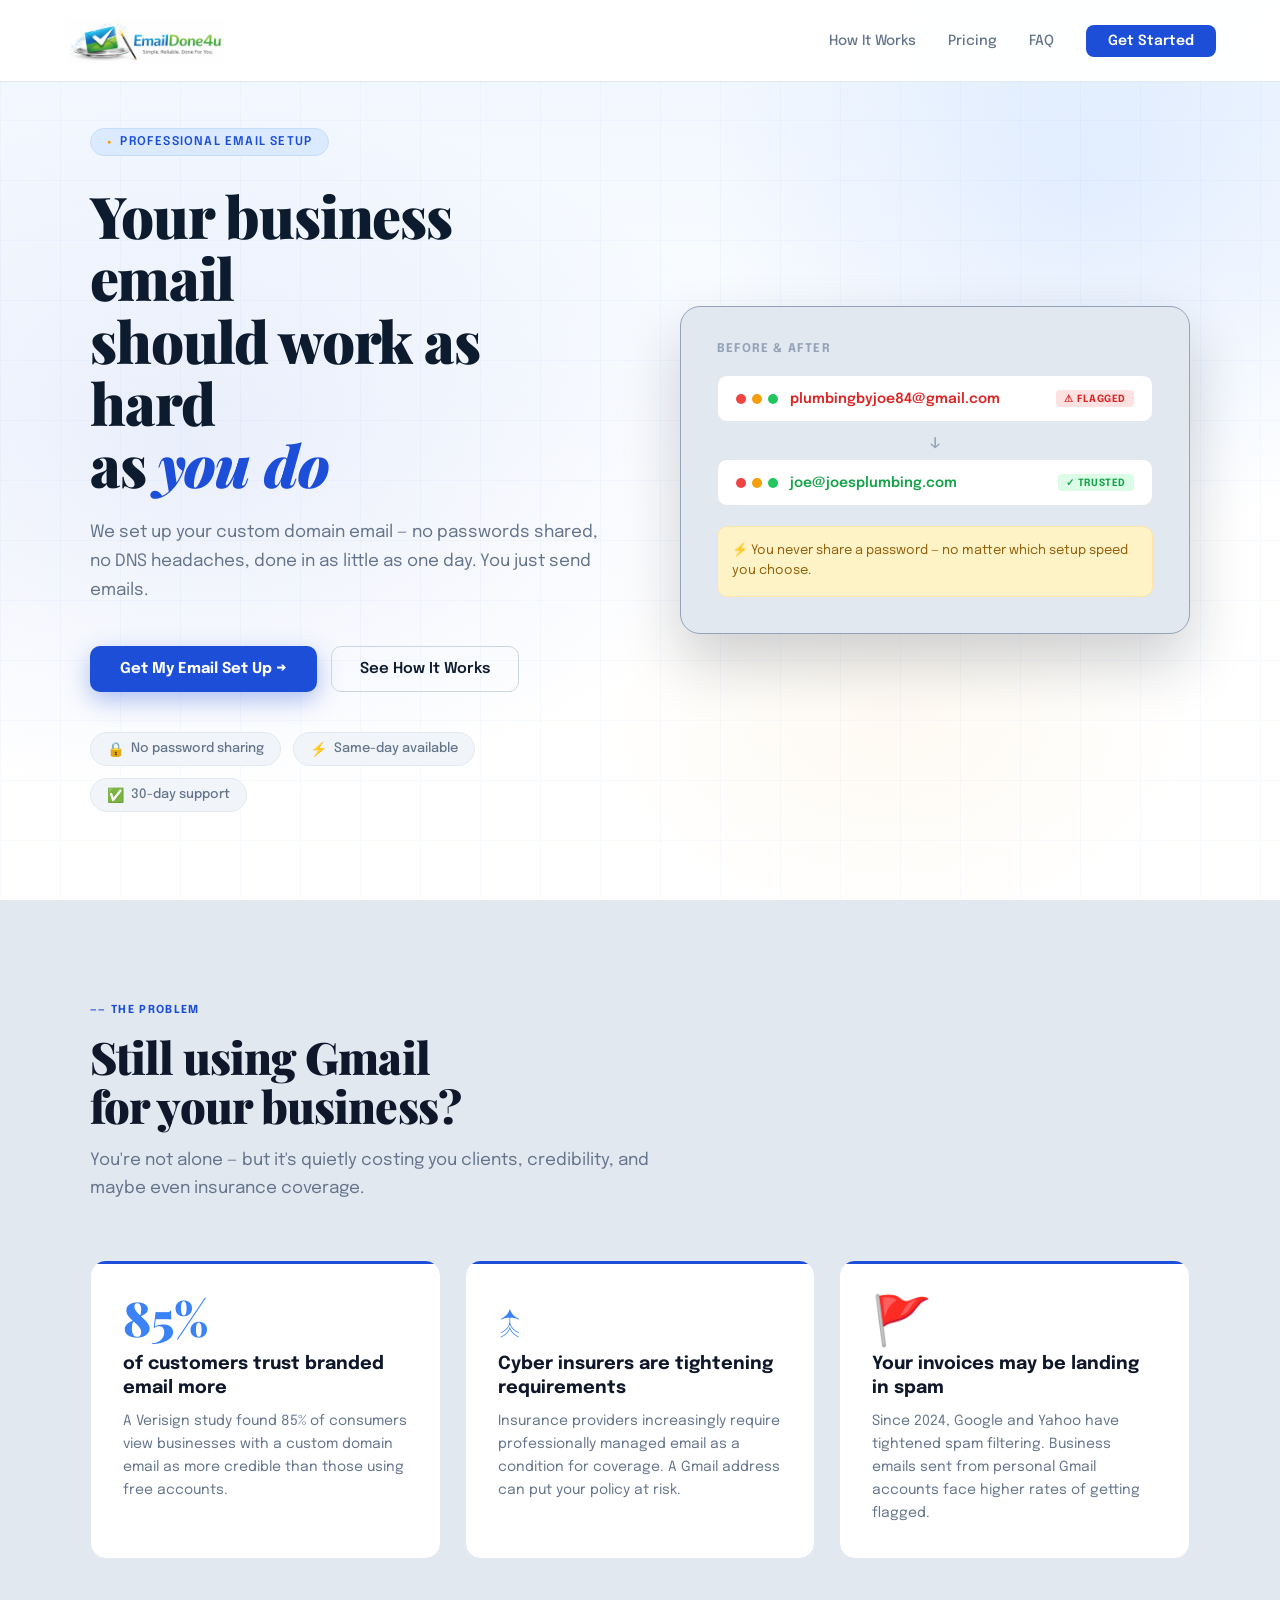
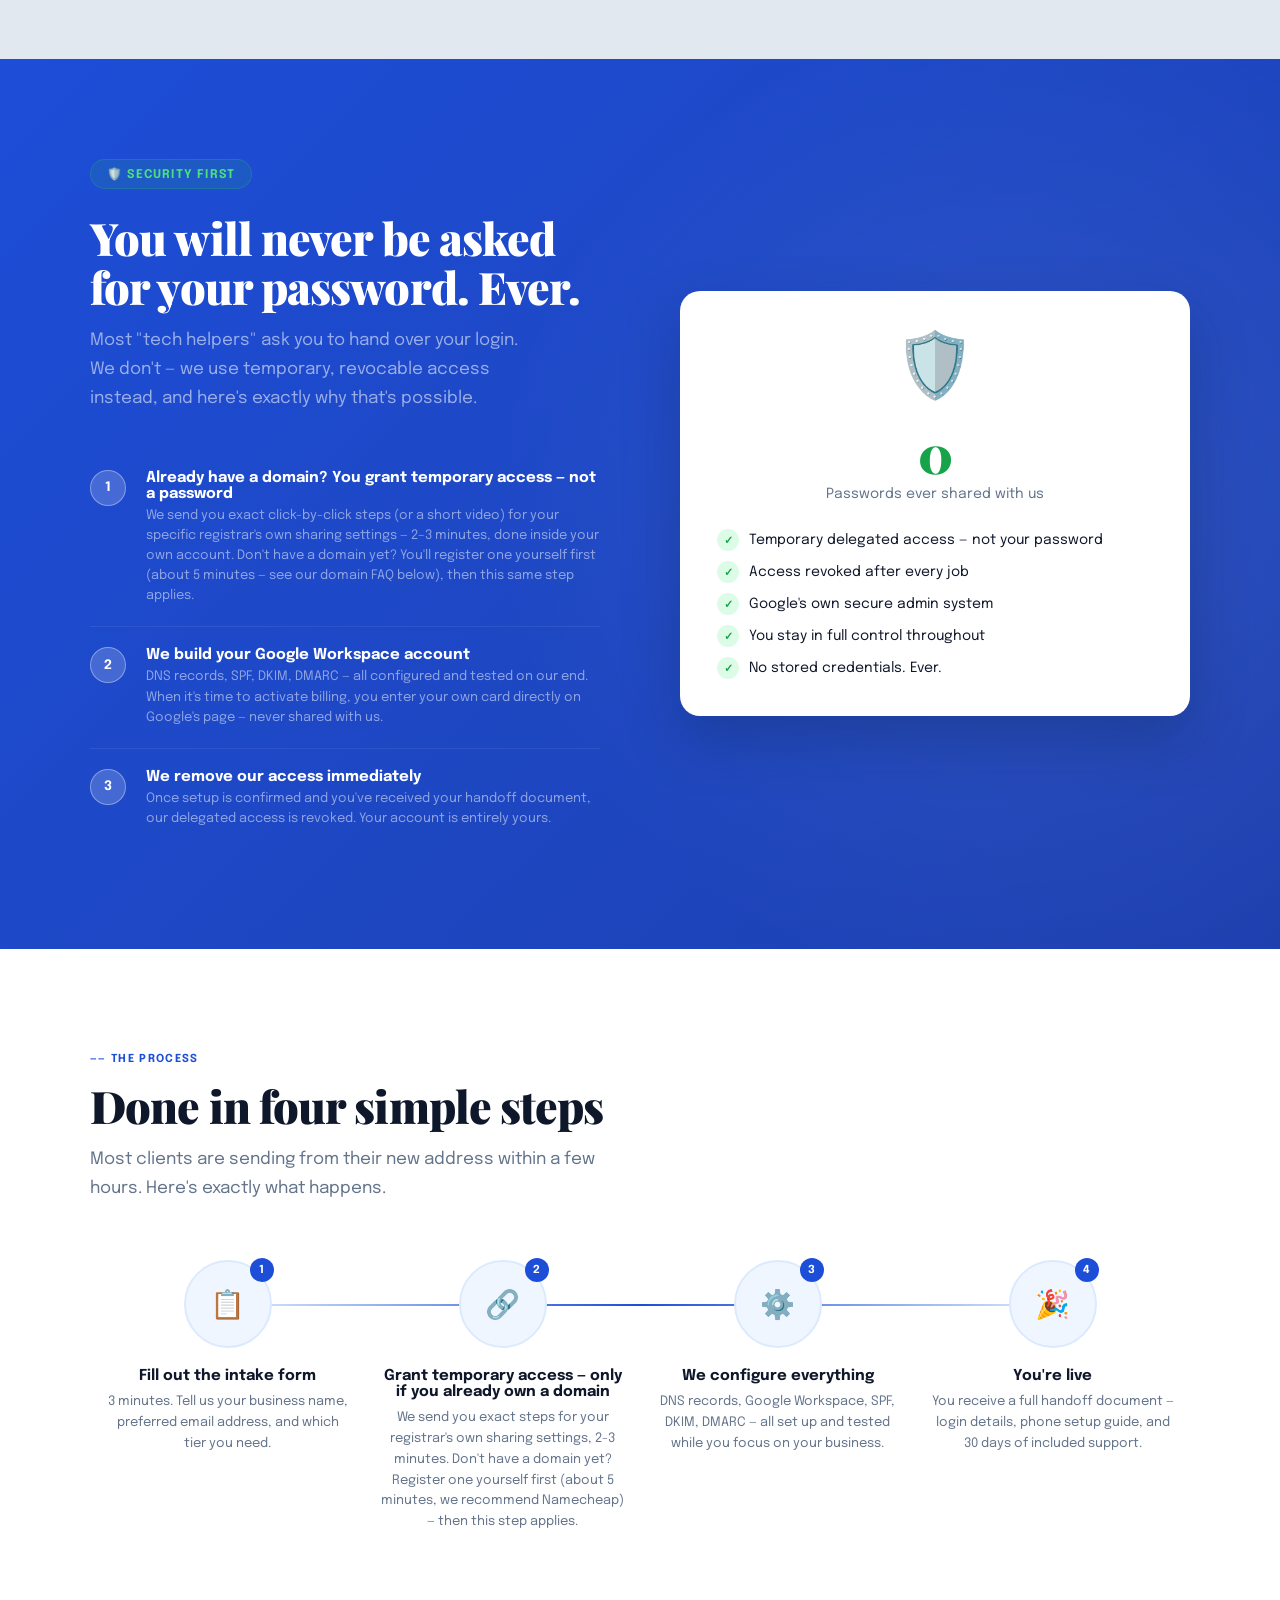
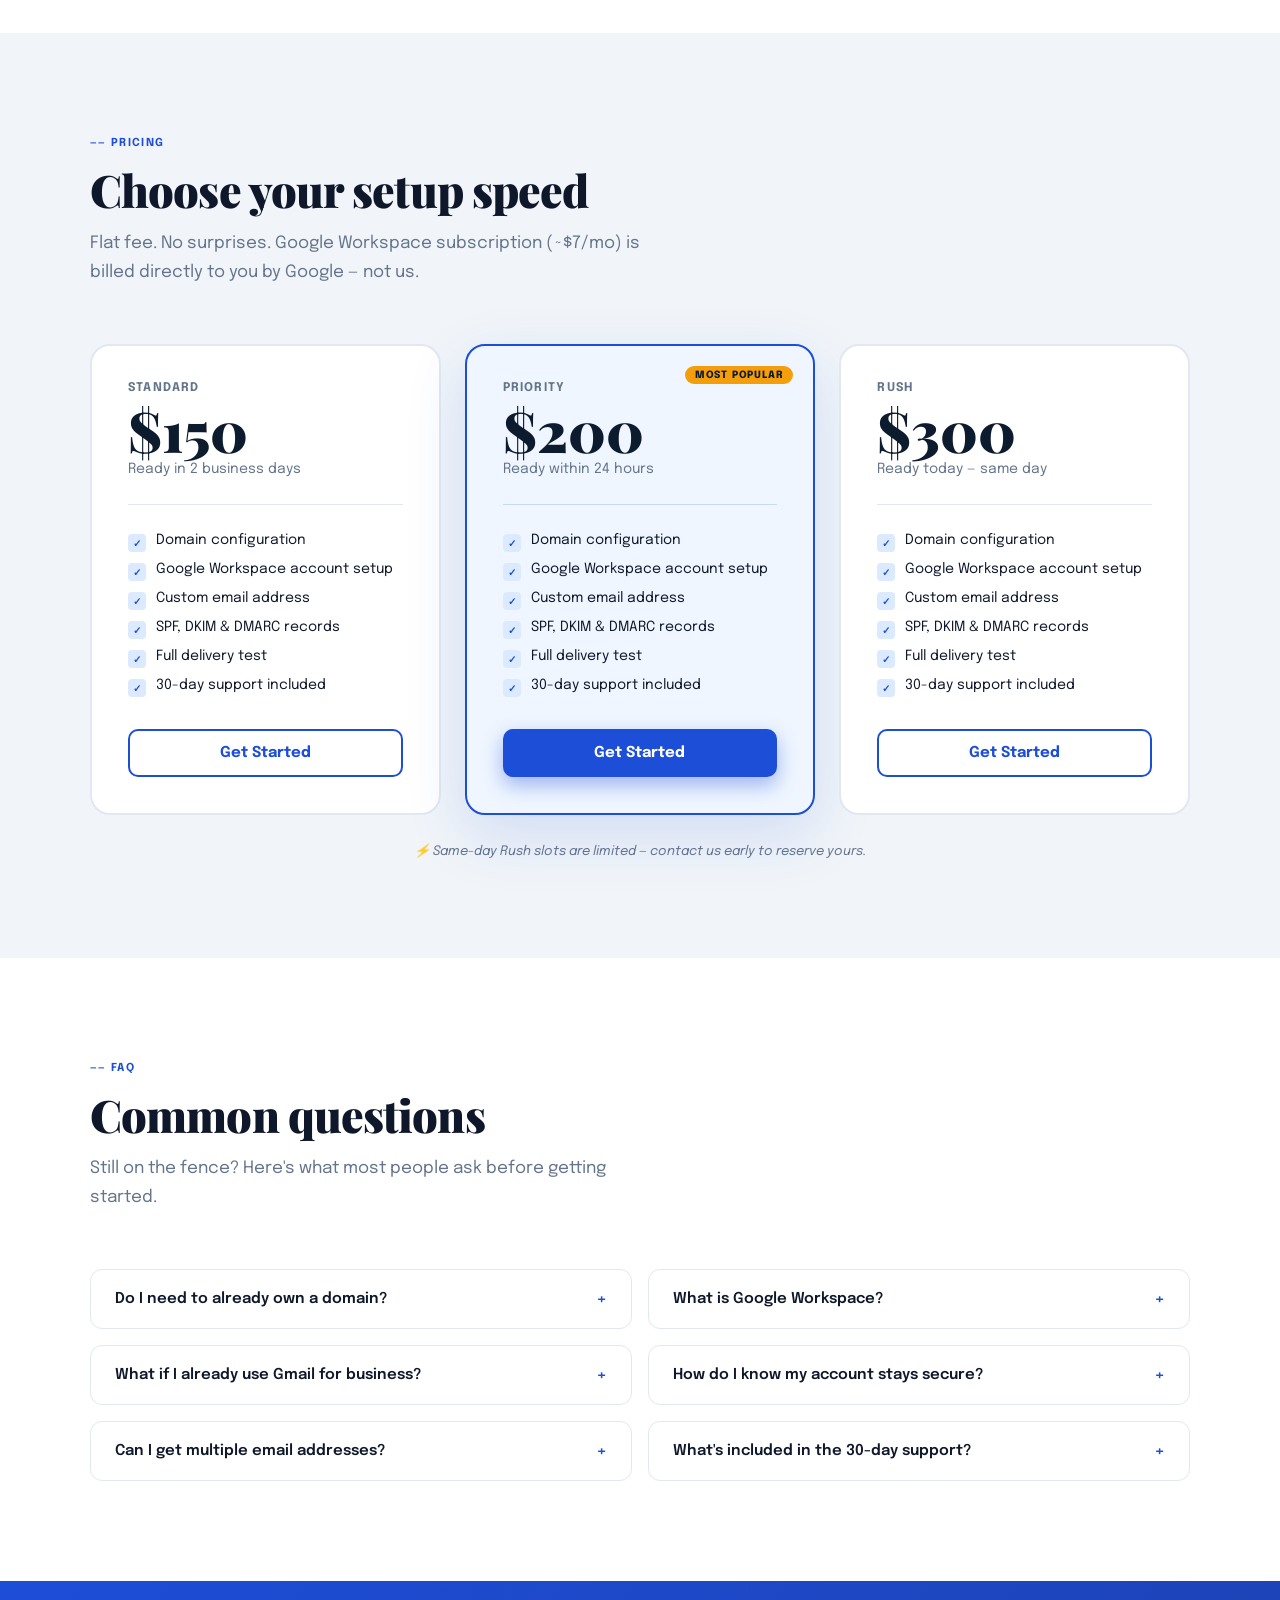
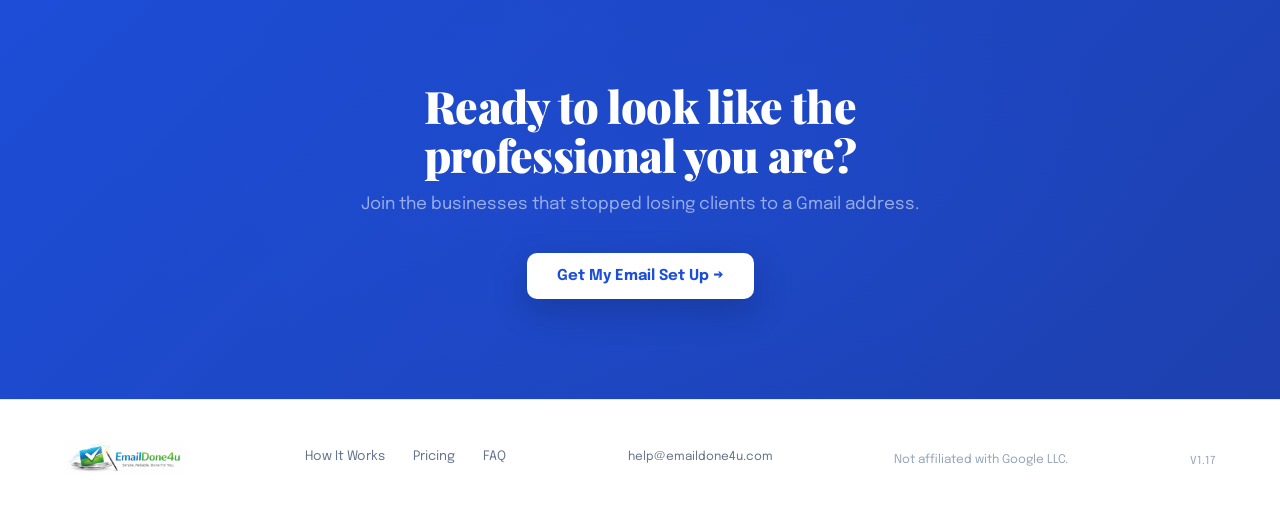
==== index.html @ ad5450dc "Revert "V1.18" This reverts commit 9ed7a71f3d0abcbd6df71d789639ed844961d4f6." ====
<!DOCTYPE html>
<html lang="en">
<head>
<!-- Google tag (gtag.js) -->
<script async src="https://www.googletagmanager.com/gtag/js?id=G-7N3S64QL16"></script>
<script>
  window.dataLayer = window.dataLayer || [];
  function gtag(){dataLayer.push(arguments);}
  gtag("js", new Date());

  gtag("config", "G-7N3S64QL16");
</script>
<meta charset="UTF-8">
<meta name="viewport" content="width=device-width, initial-scale=1.0">
<link rel="icon" href="/favicon.ico" sizes="any">
<link rel="icon" type="image/svg+xml" href="/favicon.svg">
<link rel="icon" type="image/png" sizes="32x32" href="/images/favicon-32x32.png">
<link rel="icon" type="image/png" sizes="16x16" href="/images/favicon-16x16.png">
<link rel="apple-touch-icon" sizes="180x180" href="/images/apple-touch-icon.png">
<title>Professional Business Email Setup | EmailDone4U</title>
<link href="https://fonts.googleapis.com/css2?family=Playfair+Display:ital,wght@0,700;0,900;1,700&family=Epilogue:wght@300;400;500;600;700&display=swap" rel="stylesheet">
<style>
:root {
  --navy: #0d1b2e;
  --navy2: #152640;
  --blue: #1d4ed8;
  --sky: #3b82f6;
  --ice: #dbeafe;
  --ice2: #eff6ff;
  --amber: #f59e0b;
  --amber2: #fef3c7;
  --white: #ffffff;
  --slate: #64748b;
  --slate2: #94a3b8;
  --light: #f1f5f9;
  --text: #0f172a;
  --green: #059669;
  --green2: #d1fae5;
  --radius: 16px;
}

*{box-sizing:border-box;margin:0;padding:0}
html{scroll-behavior:smooth}

body {
  font-family: 'Epilogue', sans-serif;
  color: var(--text);
  background: var(--white);
  overflow-x: hidden;
}

/* ── NAV ── */
nav {
  position: fixed; top: 0; left: 0; right: 0; z-index: 100;
  padding: 0 5%;
  height: 82px;
  display: flex; align-items: center; justify-content: space-between;
  background: rgba(255,255,255,0.96);
  backdrop-filter: blur(12px);
  border-bottom: 1px solid #e2e8f0;
}
.nav-brand {
  font-family: 'Playfair Display', serif;
  font-size: 18px; font-weight: 700;
  color: var(--navy);
  text-decoration: none;
  letter-spacing: -0.01em;
}
.nav-links { display: flex; align-items: center; gap: 32px; }
.nav-links a {
  color: var(--slate);
  text-decoration: none; font-size: 14px; font-weight: 500;
  transition: color 0.2s;
}
.nav-links a:hover { color: var(--navy); }
.nav-cta {
  background: var(--blue); color: var(--white) !important;
  padding: 9px 22px; border-radius: 8px; font-weight: 600 !important;
  transition: background 0.2s !important;
}
.nav-cta:hover { background: #1e40af !important; color: var(--white) !important; }
.hamburger { display: none; flex-direction: column; gap: 5px; cursor: pointer; padding: 4px; }
.hamburger span { display: block; width: 22px; height: 2px; background: var(--navy); border-radius: 2px; transition: 0.3s; }
.mobile-menu {
  display: none; position: fixed; top: 82px; left: 0; right: 0;
  background: var(--white); padding: 24px 5%; flex-direction: column; gap: 20px;
  z-index: 99; border-bottom: 1px solid #e2e8f0;
  box-shadow: 0 12px 24px rgba(15,23,42,0.06);
}
.mobile-menu a { color: var(--text); text-decoration: none; font-size: 16px; font-weight: 500; }
.mobile-menu.open { display: flex; }


/* ── HERO ── */
.hero {
  min-height: 100vh;
  background: linear-gradient(180deg, var(--ice2) 0%, var(--white) 55%);
  display: flex; align-items: center;
  padding: 120px 5% 80px;
  position: relative; overflow: hidden;
}
.hero::before {
  content: '';
  position: absolute; inset: 0;
  background:
    radial-gradient(ellipse 70% 60% at 15% 50%, rgba(29,78,216,0.09) 0%, transparent 65%),
    radial-gradient(ellipse 50% 70% at 85% 20%, rgba(59,130,246,0.10) 0%, transparent 60%),
    radial-gradient(ellipse 40% 40% at 70% 80%, rgba(245,158,11,0.05) 0%, transparent 60%);
  pointer-events: none;
}
/* Animated grid */
.hero::after {
  content: '';
  position: absolute; inset: 0;
  background-image: linear-gradient(rgba(59,130,246,0.04) 1px, transparent 1px),
    linear-gradient(90deg, rgba(59,130,246,0.04) 1px, transparent 1px);
  background-size: 60px 60px;
  pointer-events: none;
}

.hero-inner {
  position: relative; z-index: 1;
  max-width: 1100px; margin: 0 auto;
  display: grid; grid-template-columns: 1fr 1fr; gap: 80px; align-items: center;
}

.hero-tag {
  display: inline-flex; align-items: center; gap: 8px;
  background: var(--ice); border: 1px solid #c7dcfb;
  color: var(--blue); font-size: 12px; font-weight: 600;
  letter-spacing: 0.1em; text-transform: uppercase;
  padding: 7px 16px; border-radius: 100px;
  margin-bottom: 28px;
  animation: fadeUp 0.6s ease both;
}
.hero-tag::before { content: '●'; font-size: 7px; color: var(--amber); }

.hero h1 {
  font-family: 'Playfair Display', serif;
  font-size: clamp(38px, 4.5vw, 60px);
  line-height: 1.08; color: var(--navy);
  margin-bottom: 24px; font-weight: 900;
  letter-spacing: -0.02em;
  animation: fadeUp 0.6s 0.1s ease both;
}
.hero h1 em { font-style: italic; color: var(--blue); }

.hero-sub {
  font-size: 17px; line-height: 1.7;
  color: var(--slate);
  margin-bottom: 40px;
  animation: fadeUp 0.6s 0.2s ease both;
}

.hero-actions {
  display: flex; flex-wrap: wrap; gap: 14px;
  animation: fadeUp 0.6s 0.3s ease both;
}

.btn-primary {
  display: inline-flex; align-items: center; gap: 8px;
  background: var(--blue); color: var(--white);
  padding: 15px 30px; border-radius: 10px;
  font-family: 'Epilogue', sans-serif;
  font-size: 15px; font-weight: 700;
  text-decoration: none; border: none; cursor: pointer;
  transition: all 0.2s; white-space: nowrap;
  box-shadow: 0 8px 24px rgba(29,78,216,0.35);
}
.btn-primary:hover { background: #1e40af; transform: translateY(-2px); box-shadow: 0 12px 32px rgba(29,78,216,0.45); }
/* On the blue CTA band, a solid-blue button disappears into the background -- flip to white */
.cta-section .btn-primary { background: var(--white); color: var(--blue); box-shadow: 0 12px 32px rgba(6,26,64,0.25); }
.cta-section .btn-primary:hover { background: var(--ice2); color: #1e40af; }

.btn-outline {
  display: inline-flex; align-items: center; gap: 8px;
  background: transparent; color: var(--navy);
  padding: 14px 28px; border-radius: 10px;
  font-family: 'Epilogue', sans-serif;
  font-size: 15px; font-weight: 600;
  text-decoration: none; border: 1.5px solid #cbd5e1; cursor: pointer;
  transition: all 0.2s; white-space: nowrap;
}
.btn-outline:hover { border-color: var(--navy); color: var(--navy); transform: translateY(-2px); }

.trust-pills {
  display: flex; flex-wrap: wrap; gap: 12px;
  margin-top: 40px;
  animation: fadeUp 0.6s 0.4s ease both;
}
.pill {
  display: flex; align-items: center; gap: 7px;
  background: var(--light);
  border: 1px solid #e2e8f0;
  color: var(--slate);
  padding: 8px 16px; border-radius: 100px;
  font-size: 13px; font-weight: 500;
}
.pill-icon { font-size: 14px; }

/* Hero card */
.hero-card {
  background: #e2e8f0;
  border: 1px solid #94a3b8;
  border-radius: 20px; padding: 36px;
  box-shadow: 0 28px 60px rgba(15,23,42,0.20);
  animation: fadeUp 0.6s 0.25s ease both;
}
.hero-card-title {
  font-size: 12px; font-weight: 700;
  color: var(--slate2); text-transform: uppercase; letter-spacing: 0.1em;
  margin-bottom: 20px;
}
.email-demo {
  background: var(--white); border-radius: 10px;
  padding: 14px 18px; margin-bottom: 12px;
  border: 1px solid #e2e8f0;
  display: flex; align-items: center; gap: 12px;
}
.email-demo .dot { width: 10px; height: 10px; border-radius: 50%; flex-shrink: 0; }
.dot-red { background: #ef4444; }
.dot-yellow { background: #f59e0b; }
.dot-green { background: #22c55e; }
.email-demo-dots { display: flex; gap: 6px; }
.email-addr {
  font-size: 14px; font-weight: 600;
  flex: 1;
}
.email-bad { color: #dc2626; }
.email-good { color: #16a34a; }
.email-badge {
  font-size: 10px; font-weight: 700; padding: 3px 8px;
  border-radius: 4px; text-transform: uppercase; letter-spacing: 0.06em;
}
.badge-bad { background: #fee2e2; color: #dc2626; }
.badge-good { background: #dcfce7; color: #16a34a; }
.arrow-down {
  text-align: center; color: var(--slate2); font-size: 20px; margin: 4px 0;
}
.card-note {
  margin-top: 20px; padding: 14px; background: var(--amber2);
  border: 1px solid #fde4a8; border-radius: 10px;
  font-size: 13px; color: #92610a; line-height: 1.55;
}

/* ── SECTIONS ── */
section { padding: 100px 5%; }

.section-inner { max-width: 1100px; margin: 0 auto; }

.section-tag {
  display: inline-block;
  font-size: 11px; font-weight: 700;
  letter-spacing: 0.12em; text-transform: uppercase;
  color: var(--blue); margin-bottom: 16px;
}
.section-tag::before { content: '—— '; }

h2 {
  font-family: 'Playfair Display', serif;
  font-size: clamp(30px, 3.5vw, 48px);
  font-weight: 900; line-height: 1.1;
  letter-spacing: -0.02em;
  margin-bottom: 16px;
}
.section-sub {
  font-size: 17px; line-height: 1.7;
  color: var(--slate); max-width: 560px;
  margin-bottom: 56px;
}

/* ── PROBLEM ── */
.problem-section { background: #e2e8f0; }

.problem-grid {
  display: grid; grid-template-columns: repeat(3,1fr); gap: 24px;
}
.problem-card {
  background: var(--white); border-radius: var(--radius);
  padding: 32px; border: 1px solid #e2e8f0;
  transition: all 0.25s;
  position: relative; overflow: hidden;
}
.problem-card::before {
  content: '';
  position: absolute; top: 0; left: 0; right: 0; height: 3px;
  background: var(--blue);
}
.problem-card:hover { transform: translateY(-4px); box-shadow: 0 20px 40px rgba(0,0,0,0.08); }
.problem-num {
  font-family: 'Playfair Display', serif;
  font-size: 48px; font-weight: 900;
  color: var(--sky); line-height: 1;
  margin-bottom: 12px;
}
.problem-card h3 {
  font-size: 18px; font-weight: 700;
  margin-bottom: 10px; line-height: 1.3;
}
.problem-card p { font-size: 14px; color: var(--slate); line-height: 1.65; }

/* ── NO PASSWORD ── */
.nopass-section { background: linear-gradient(135deg, #1d4ed8 0%, #1e40af 100%); overflow: hidden; position: relative; }
.nopass-section::before {
  content: '';
  position: absolute; inset: 0;
  background: radial-gradient(ellipse 60% 80% at 80% 50%, rgba(255,255,255,0.08) 0%, transparent 70%);
  pointer-events: none;
}
.nopass-inner {
  position: relative; z-index: 1;
  display: grid; grid-template-columns: 1fr 1fr; gap: 80px; align-items: center;
}
.nopass-label {
  display: inline-flex; align-items: center; gap: 8px;
  background: rgba(34,197,94,0.12); border: 1px solid rgba(34,197,94,0.25);
  color: #4ade80; font-size: 12px; font-weight: 700;
  text-transform: uppercase; letter-spacing: 0.1em;
  padding: 7px 16px; border-radius: 100px; margin-bottom: 24px;
}
.nopass-section h2 { color: var(--white); }
.nopass-section .section-sub { color: rgba(255,255,255,0.55); max-width: 440px; margin-bottom: 36px; }

.nopass-steps { display: flex; flex-direction: column; gap: 0; }
.nopass-step {
  display: flex; gap: 20px; align-items: flex-start;
  padding: 20px 0;
  border-bottom: 1px solid rgba(255,255,255,0.07);
}
.nopass-step:last-child { border-bottom: none; }
.step-circle {
  width: 36px; height: 36px; border-radius: 50%;
  background: rgba(255,255,255,0.18); border: 1px solid rgba(255,255,255,0.35);
  display: flex; align-items: center; justify-content: center;
  flex-shrink: 0;
  font-size: 13px; font-weight: 700; color: var(--white);
}
.nopass-step-text h4 { font-size: 15px; font-weight: 700; color: var(--white); margin-bottom: 4px; }
.nopass-step-text p { font-size: 13px; color: rgba(255,255,255,0.5); line-height: 1.55; }

.nopass-visual {
  background: var(--white);
  border: 1px solid rgba(255,255,255,0.4);
  border-radius: 20px; padding: 36px;
  box-shadow: 0 24px 56px rgba(6,26,64,0.25);
}
.shield-big { font-size: 64px; text-align: center; margin-bottom: 24px; }
.nopass-stat {
  text-align: center;
  font-family: 'Playfair Display', serif;
  font-size: 52px; font-weight: 900; color: #16a34a;
  line-height: 1; margin-bottom: 8px;
}
.nopass-stat-label {
  text-align: center; font-size: 14px; color: var(--slate);
  margin-bottom: 28px;
}
.nopass-checklist { display: flex; flex-direction: column; gap: 10px; }
.nopass-check {
  display: flex; align-items: center; gap: 10px;
  font-size: 14px; color: var(--text);
}
.nopass-check::before {
  content: '✓'; flex-shrink: 0;
  width: 22px; height: 22px; border-radius: 50%;
  background: #dcfce7; color: #16a34a;
  font-size: 11px; font-weight: 700;
  display: flex; align-items: center; justify-content: center;
}

/* ── HOW IT WORKS ── */
.how-section { background: var(--white); }
.steps-flow {
  display: grid; grid-template-columns: repeat(4,1fr);
  gap: 0; position: relative;
}
.steps-flow::before {
  content: '';
  position: absolute; top: 44px; left: 12.5%; right: 12.5%;
  height: 2px; background: linear-gradient(90deg, var(--ice), var(--blue), var(--ice));
  z-index: 0;
}
.step-item { text-align: center; padding: 0 16px; position: relative; z-index: 1; }
.step-icon {
  width: 88px; height: 88px; border-radius: 50%;
  background: var(--ice2); border: 2px solid var(--ice);
  display: flex; align-items: center; justify-content: center;
  font-size: 28px; margin: 0 auto 20px;
  position: relative; z-index: 1;
  transition: all 0.25s;
}
.step-item:hover .step-icon {
  background: var(--blue); border-color: var(--blue);
  transform: scale(1.08);
  box-shadow: 0 8px 24px rgba(29,78,216,0.3);
}
.step-num {
  position: absolute; top: -4px; right: -4px;
  width: 24px; height: 24px; border-radius: 50%;
  background: var(--blue); color: white;
  font-size: 11px; font-weight: 700;
  display: flex; align-items: center; justify-content: center;
}
.step-item h4 { font-size: 15px; font-weight: 700; margin-bottom: 8px; }
.step-item p { font-size: 13px; color: var(--slate); line-height: 1.6; }

/* ── PRICING ── */
.pricing-section { background: var(--light); }
.pricing-grid { display: grid; grid-template-columns: repeat(3,1fr); gap: 24px; }

.price-card {
  background: var(--white); border-radius: 20px;
  padding: 36px; border: 2px solid #e2e8f0;
  transition: all 0.25s; position: relative; overflow: hidden;
}
.price-card:hover { transform: translateY(-6px); box-shadow: 0 24px 48px rgba(0,0,0,0.1); }

.price-card.featured {
  background: var(--ice2); border-color: var(--blue);
  box-shadow: 0 20px 60px rgba(29,78,216,0.15);
  transform: scale(1.03);
}
.price-card.featured:hover { transform: scale(1.03) translateY(-6px); }

.popular-badge {
  position: absolute; top: 20px; right: 20px;
  background: var(--amber); color: var(--navy);
  font-size: 10px; font-weight: 800;
  text-transform: uppercase; letter-spacing: 0.08em;
  padding: 4px 10px; border-radius: 100px;
}

.price-tier { font-size: 12px; font-weight: 700; text-transform: uppercase; letter-spacing: 0.1em; color: var(--slate); margin-bottom: 8px; }
.price-card.featured .price-tier { color: var(--slate); }

.price-amount {
  font-family: 'Playfair Display', serif;
  font-size: 56px; font-weight: 900; line-height: 1;
  color: var(--navy); margin-bottom: 4px;
}
.price-card.featured .price-amount { color: var(--navy); }

.price-timeline {
  font-size: 14px; color: var(--slate);
  margin-bottom: 28px; padding-bottom: 28px;
  border-bottom: 1px solid #e2e8f0;
}
.price-card.featured .price-timeline { color: var(--slate); border-color: #cbd9f5; }

.price-features { display: flex; flex-direction: column; gap: 10px; margin-bottom: 32px; }
.price-feature {
  display: flex; gap: 10px; align-items: flex-start;
  font-size: 14px; color: var(--text);
}
.price-card.featured .price-feature { color: var(--text); }
.price-feature::before {
  content: '✓'; flex-shrink: 0;
  width: 18px; height: 18px; border-radius: 4px;
  background: var(--ice); color: var(--blue);
  font-size: 10px; font-weight: 700;
  display: flex; align-items: center; justify-content: center;
  margin-top: 1px;
}
.price-card.featured .price-feature::before { background: var(--ice); color: var(--blue); }

.btn-card {
  display: block; text-align: center;
  padding: 14px; border-radius: 10px;
  font-family: 'Epilogue', sans-serif;
  font-size: 15px; font-weight: 700;
  text-decoration: none; transition: all 0.2s;
  border: 2px solid var(--blue); color: var(--blue);
  background: transparent;
  cursor: pointer; width: 100%;
}
.btn-card:hover { background: var(--blue); color: white; }
.price-card.featured .btn-card {
  background: var(--blue); color: white; border-color: var(--blue);
  box-shadow: 0 8px 20px rgba(29,78,216,0.4);
}
.price-card.featured .btn-card:hover { background: #1e40af; }

.pricing-note {
  text-align: center; margin-top: 28px;
  font-size: 13px; color: var(--slate); font-style: italic;
}

/* ── FAQ ── */
.faq-section { background: var(--white); }
.faq-grid { display: grid; grid-template-columns: 1fr 1fr; gap: 16px; }
.faq-item {
  border: 1px solid #e2e8f0; border-radius: 12px; overflow: hidden;
}
.faq-q {
  padding: 20px 24px; font-size: 15px; font-weight: 600;
  cursor: pointer; display: flex; justify-content: space-between; align-items: center;
  gap: 12px; user-select: none; transition: background 0.2s;
}
.faq-q:hover { background: var(--light); }
.faq-arrow { font-size: 18px; color: var(--blue); transition: transform 0.25s; flex-shrink: 0; }
.faq-item.open .faq-arrow { transform: rotate(45deg); }
.faq-a {
  display: none; padding: 0 24px 20px;
  font-size: 14px; color: var(--slate); line-height: 1.7;
  border-top: 1px solid #e2e8f0;
}
.faq-a p { padding-top: 16px; }
.faq-item.open .faq-a { display: block; }

/* ── CTA BANNER ── */
.cta-section {
  background: linear-gradient(135deg, #1d4ed8 0%, #1e40af 100%); text-align: center;
  padding: 100px 5%;
  position: relative; overflow: hidden;
}
.cta-section::before {
  content: '';
  position: absolute; inset: 0;
  background: radial-gradient(ellipse 60% 80% at 50% 50%, rgba(29,78,216,0.3) 0%, transparent 70%);
}
.cta-section h2 { color: var(--white); position: relative; z-index: 1; max-width: 600px; margin: 0 auto 16px; }
.cta-section p { color: rgba(255,255,255,0.55); font-size: 17px; margin-bottom: 40px; position: relative; z-index: 1; }
.cta-actions { display: flex; justify-content: center; flex-wrap: wrap; gap: 14px; position: relative; z-index: 1; }

/* ── FOOTER ── */
footer {
  background: var(--white); padding: 40px 5%;
  display: flex; align-items: center; justify-content: space-between;
  flex-wrap: wrap; gap: 20px;
  border-top: 1px solid #e2e8f0;
}
.footer-brand {
  font-family: 'Playfair Display', serif;
  font-size: 16px; color: var(--navy); font-weight: 700;
}
.footer-links { display: flex; gap: 28px; }
.footer-links a { color: var(--slate); font-size: 13px; text-decoration: none; transition: color 0.2s; }
.footer-links a:hover { color: var(--navy); }
footer p { color: var(--slate2); font-size: 12px; }

/* ── ANIMATIONS ── */
@keyframes fadeUp {
  from { opacity: 0; transform: translateY(24px); }
  to { opacity: 1; transform: translateY(0); }
}
.reveal {
  opacity: 0; transform: translateY(32px);
  transition: opacity 0.6s ease, transform 0.6s ease;
}
.reveal.visible { opacity: 1; transform: none; }

/* ── RESPONSIVE ── */
@media(max-width:900px){
  .hero-inner { grid-template-columns:1fr; gap:40px; }
  .hero-card { display:none; }
  .problem-grid { grid-template-columns:1fr; }
  .nopass-inner { grid-template-columns:1fr; gap:40px; }
  .steps-flow { grid-template-columns:1fr 1fr; gap:32px; }
  .steps-flow::before { display:none; }
  .pricing-grid { grid-template-columns:1fr; max-width:380px; margin:0 auto; }
  .price-card.featured { transform:none; }
  .faq-grid { grid-template-columns:1fr; }
  .nav-links { display:none; }
  .hamburger { display:flex; }
  footer { flex-direction:column; text-align:center; }
  .footer-links { justify-content:center; }
}
@media(max-width:600px){
  .steps-flow { grid-template-columns:1fr; }
  .hero-actions { flex-direction:column; }
  .btn-primary, .btn-outline { text-align:center; justify-content:center; }
}
</style>
</head>
<body>


<!-- NAV -->
<nav>
  <a href="#" class="nav-brand" style="line-height:1;"><img src="images/logo.png" alt="EmailDone4u" style="height:46px;width:auto;display:block;"></a>
  <div class="nav-links">
    <a href="#how">How It Works</a>
    <a href="#pricing">Pricing</a>
    <a href="#faq">FAQ</a>
    <a href="intake_form.html" class="nav-cta">Get Started</a>
  </div>
  <div class="hamburger" onclick="toggleMenu()">
    <span></span><span></span><span></span>
  </div>
</nav>
<div class="mobile-menu" id="mobileMenu">
  <a href="#how" onclick="toggleMenu()">How It Works</a>
  <a href="#pricing" onclick="toggleMenu()">Pricing</a>
  <a href="#faq" onclick="toggleMenu()">FAQ</a>
  <a href="intake_form.html">Get Started →</a>
</div>

<!-- HERO -->
<section class="hero">
  <div class="hero-inner">
    <div class="hero-left">
      <div class="hero-tag">Professional Email Setup</div>
      <h1>Your business email<br>should work as hard<br>as <em>you do</em></h1>
      <p class="hero-sub">We set up your custom domain email — no passwords shared, no DNS headaches, done in as little as one day. You just send emails.</p>
      <div class="hero-actions">
        <a href="intake_form.html" class="btn-primary">Get My Email Set Up →</a>
        <a href="#how" class="btn-outline">See How It Works</a>
      </div>
      <div class="trust-pills">
        <div class="pill"><span class="pill-icon">🔒</span>No password sharing</div>
        <div class="pill"><span class="pill-icon">⚡</span>Same-day available</div>
        <div class="pill"><span class="pill-icon">✅</span>30-day support</div>
      </div>
    </div>
    <div class="hero-right">
      <div class="hero-card">
        <div class="hero-card-title">Before & After</div>
        <div class="email-demo">
          <div class="email-demo-dots">
            <div class="dot dot-red"></div>
            <div class="dot dot-yellow"></div>
            <div class="dot dot-green"></div>
          </div>
          <span class="email-addr email-bad">plumbingbyjoe84@gmail.com</span>
          <span class="email-badge badge-bad">⚠ Flagged</span>
        </div>
        <div class="arrow-down">↓</div>
        <div class="email-demo">
          <div class="email-demo-dots">
            <div class="dot dot-red"></div>
            <div class="dot dot-yellow"></div>
            <div class="dot dot-green"></div>
          </div>
          <span class="email-addr email-good">joe@joesplumbing.com</span>
          <span class="email-badge badge-good">✓ Trusted</span>
        </div>
        <div class="card-note">
          ⚡ You never share a password — no matter which setup speed you choose.
        </div>
      </div>
    </div>
  </div>
</section>

<!-- PROBLEM -->
<section class="problem-section" id="problem">
  <div class="section-inner">
    <span class="section-tag reveal">The Problem</span>
    <h2 class="reveal">Still using Gmail<br>for your business?</h2>
    <p class="section-sub reveal">You're not alone — but it's quietly costing you clients, credibility, and maybe even insurance coverage.</p>
    <div class="problem-grid">
      <div class="problem-card reveal">
        <div class="problem-num">85%</div>
        <h3>of customers trust branded email more</h3>
        <p>A Verisign study found 85% of consumers view businesses with a custom domain email as more credible than those using free accounts.</p>
      </div>
      <div class="problem-card reveal">
        <div class="problem-num">↑</div>
        <h3>Cyber insurers are tightening requirements</h3>
        <p>Insurance providers increasingly require professionally managed email as a condition for coverage. A Gmail address can put your policy at risk.</p>
      </div>
      <div class="problem-card reveal">
        <div class="problem-num">🚩</div>
        <h3>Your invoices may be landing in spam</h3>
        <p>Since 2024, Google and Yahoo have tightened spam filtering. Business emails sent from personal Gmail accounts face higher rates of getting flagged.</p>
      </div>
    </div>
  </div>
</section>

<!-- NO PASSWORD -->
<section class="nopass-section" id="security">
  <div class="section-inner nopass-inner">
    <div>
      <div class="nopass-label">🛡️ Security First</div>
      <h2>You will never be asked for your password. Ever.</h2>
      <p class="section-sub">Most "tech helpers" ask you to hand over your login. We don't — we use temporary, revocable access instead, and here's exactly why that's possible.</p>
      <div class="nopass-steps">
        <div class="nopass-step reveal">
          <div class="step-circle">1</div>
          <div class="nopass-step-text">
            <h4>Already have a domain? You grant temporary access — not a password</h4>
            <p>We send you exact click-by-click steps (or a short video) for your specific registrar's own sharing settings — 2–3 minutes, done inside your own account. Don't have a domain yet? You'll register one yourself first (about 5 minutes — see our domain FAQ below), then this same step applies.</p>
          </div>
        </div>
        <div class="nopass-step reveal">
          <div class="step-circle">2</div>
          <div class="nopass-step-text">
            <h4>We build your Google Workspace account</h4>
            <p>DNS records, SPF, DKIM, DMARC — all configured and tested on our end. When it's time to activate billing, you enter your own card directly on Google's page — never shared with us.</p>
          </div>
        </div>
        <div class="nopass-step reveal">
          <div class="step-circle">3</div>
          <div class="nopass-step-text">
            <h4>We remove our access immediately</h4>
            <p>Once setup is confirmed and you've received your handoff document, our delegated access is revoked. Your account is entirely yours.</p>
          </div>
        </div>
      </div>
    </div>
    <div class="nopass-visual reveal">
      <div class="shield-big">🛡️</div>
      <div class="nopass-stat">0</div>
      <div class="nopass-stat-label">Passwords ever shared with us</div>
      <div class="nopass-checklist">
        <div class="nopass-check">Temporary delegated access — not your password</div>
        <div class="nopass-check">Access revoked after every job</div>
        <div class="nopass-check">Google's own secure admin system</div>
        <div class="nopass-check">You stay in full control throughout</div>
        <div class="nopass-check">No stored credentials. Ever.</div>
      </div>
    </div>
  </div>
</section>

<!-- HOW IT WORKS -->
<section class="how-section" id="how">
  <div class="section-inner">
    <span class="section-tag reveal">The Process</span>
    <h2 class="reveal">Done in four simple steps</h2>
    <p class="section-sub reveal">Most clients are sending from their new address within a few hours. Here's exactly what happens.</p>
    <div class="steps-flow">
      <div class="step-item reveal">
        <div class="step-icon">📋<span class="step-num">1</span></div>
        <h4>Fill out the intake form</h4>
        <p>3 minutes. Tell us your business name, preferred email address, and which tier you need.</p>
      </div>
      <div class="step-item reveal">
        <div class="step-icon">🔗<span class="step-num">2</span></div>
        <h4>Grant temporary access — only if you already own a domain</h4>
        <p>We send you exact steps for your registrar's own sharing settings, 2-3 minutes. Don't have a domain yet? Register one yourself first (about 5 minutes, we recommend Namecheap) — then this step applies.</p>
      </div>
      <div class="step-item reveal">
        <div class="step-icon">⚙️<span class="step-num">3</span></div>
        <h4>We configure everything</h4>
        <p>DNS records, Google Workspace, SPF, DKIM, DMARC — all set up and tested while you focus on your business.</p>
      </div>
      <div class="step-item reveal">
        <div class="step-icon">🎉<span class="step-num">4</span></div>
        <h4>You're live</h4>
        <p>You receive a full handoff document — login details, phone setup guide, and 30 days of included support.</p>
      </div>
    </div>
  </div>
</section>

<!-- PRICING -->
<section class="pricing-section" id="pricing">
  <div class="section-inner">
    <span class="section-tag reveal">Pricing</span>
    <h2 class="reveal">Choose your setup speed</h2>
    <p class="section-sub reveal">Flat fee. No surprises. Google Workspace subscription (~$7/mo) is billed directly to you by Google — not us.</p>
    <div class="pricing-grid">
      <div class="price-card reveal">
        <div class="price-tier">Standard</div>
        <div class="price-amount">$150</div>
        <div class="price-timeline">Ready in 2 business days</div>
        <div class="price-features">
          <div class="price-feature">Domain configuration</div>
          <div class="price-feature">Google Workspace account setup</div>
          <div class="price-feature">Custom email address</div>
          <div class="price-feature">SPF, DKIM & DMARC records</div>
          <div class="price-feature">Full delivery test</div>
          <div class="price-feature">30-day support included</div>
        </div>
        <a href="intake_form.html?tier=standard" class="btn-card" style="text-decoration:none;">Get Started</a>
      </div>
      <div class="price-card featured reveal">
        <div class="popular-badge">Most Popular</div>
        <div class="price-tier">Priority</div>
        <div class="price-amount">$200</div>
        <div class="price-timeline">Ready within 24 hours</div>
        <div class="price-features">
          <div class="price-feature">Domain configuration</div>
          <div class="price-feature">Google Workspace account setup</div>
          <div class="price-feature">Custom email address</div>
          <div class="price-feature">SPF, DKIM & DMARC records</div>
          <div class="price-feature">Full delivery test</div>
          <div class="price-feature">30-day support included</div>
        </div>
        <a href="intake_form.html?tier=priority" class="btn-card" style="text-decoration:none;">Get Started</a>
      </div>
      <div class="price-card reveal">
        <div class="price-tier">Rush</div>
        <div class="price-amount">$300</div>
        <div class="price-timeline">Ready today — same day</div>
        <div class="price-features">
          <div class="price-feature">Domain configuration</div>
          <div class="price-feature">Google Workspace account setup</div>
          <div class="price-feature">Custom email address</div>
          <div class="price-feature">SPF, DKIM & DMARC records</div>
          <div class="price-feature">Full delivery test</div>
          <div class="price-feature">30-day support included</div>
        </div>
        <a href="intake_form.html?tier=rush" class="btn-card" style="text-decoration:none;">Get Started</a>
      </div>
    </div>
    <p class="pricing-note reveal">⚡ Same-day Rush slots are limited — contact us early to reserve yours.</p>
  </div>
</section>

<!-- FAQ -->
<section class="faq-section" id="faq">
  <div class="section-inner">
    <span class="section-tag reveal">FAQ</span>
    <h2 class="reveal">Common questions</h2>
    <p class="section-sub reveal">Still on the fence? Here's what most people ask before getting started.</p>
    <div class="faq-grid">
      <div class="faq-item reveal">
        <div class="faq-q" onclick="toggleFaq(this)">Do I need to already own a domain?<span class="faq-arrow">+</span></div>
        <div class="faq-a"><p>No, but you'll need to register one yourself before we can start — it only takes about 5 minutes and typically costs $12–18/year through any registrar. A few simple, reputable options: <a href="https://www.namecheap.com" target="_blank" rel="noopener">Namecheap</a> (our usual recommendation — simple pricing, easy to use), <a href="https://www.godaddy.com" target="_blank" rel="noopener">GoDaddy</a>, or <a href="https://www.squarespace.com/domains" target="_blank" rel="noopener">Squarespace Domains</a>. Once you own it, just enter it on the intake form and we'll handle everything from there.</p></div>
      </div>
      <div class="faq-item reveal">
        <div class="faq-q" onclick="toggleFaq(this)">What is Google Workspace?<span class="faq-arrow">+</span></div>
        <div class="faq-a"><p>Google Workspace is Google's paid business suite (~$7/month) that lets you use Gmail with your own custom domain. It includes Gmail, Google Drive, Calendar, Meet, and more — all under your brand.</p></div>
      </div>
      <div class="faq-item reveal">
        <div class="faq-q" onclick="toggleFaq(this)">What if I already use Gmail for business?<span class="faq-arrow">+</span></div>
        <div class="faq-a"><p>No problem. We can set up forwarding from your old Gmail address so you don't miss any emails during the transition. Most clients run both for a week or two, then fully switch over.</p></div>
      </div>
      <div class="faq-item reveal">
        <div class="faq-q" onclick="toggleFaq(this)">How do I know my account stays secure?<span class="faq-arrow">+</span></div>
        <div class="faq-a"><p>We use Google's delegated admin system — meaning we never ask for or store your password. Once setup is complete and confirmed, we remove our delegated access entirely. Your account is 100% yours.</p></div>
      </div>
      <div class="faq-item reveal">
        <div class="faq-q" onclick="toggleFaq(this)">Can I get multiple email addresses?<span class="faq-arrow">+</span></div>
        <div class="faq-a"><p>Yes. Alias addresses like info@, billing@, and support@ are included at no extra charge. They all route to your main inbox — no additional mailboxes or fees.</p></div>
      </div>
      <div class="faq-item reveal">
        <div class="faq-q" onclick="toggleFaq(this)">What's included in the 30-day support?<span class="faq-arrow">+</span></div>
        <div class="faq-a"><p>Any questions about your new email, help setting it up on additional devices, or minor configuration adjustments. Reach us by phone, text, or email — we respond same day.</p></div>
      </div>
    </div>
  </div>
</section>

<!-- CTA -->
<section class="cta-section">
  <div class="section-inner">
    <h2>Ready to look like the professional you are?</h2>
    <p>Join the businesses that stopped losing clients to a Gmail address.</p>
    <div class="cta-actions">
      <a href="intake_form.html" class="btn-primary">Get My Email Set Up →</a>
      
    </div>
  </div>
</section>

<!-- FOOTER -->
<footer>
  <div class="footer-brand" style="line-height:1;"><img src="images/logo.png" alt="EmailDone4u" style="height:34px;width:auto;display:block;"></div>
  <div class="footer-links">
    <a href="#how">How It Works</a>
    <a href="#pricing">Pricing</a>
    <a href="#faq">FAQ</a>
    </div>
  <p><a href="mailto:help@emaildone4u.com" style="color:var(--slate);text-decoration:none;">help@emaildone4u.com</a></p>
  <p style="margin-top:6px;">Not affiliated with Google LLC.</p>
  <span style="font-size:11px;color:var(--slate2);text-align:right;margin-top:8px;display:block;">V1.17</span>
</footer>

<script>// Nav
function toggleMenu() {
  document.getElementById('mobileMenu').classList.toggle('open');
}

// FAQ
function toggleFaq(el) {
  const item = el.parentElement;
  const wasOpen = item.classList.contains('open');
  document.querySelectorAll('.faq-item').forEach(i => i.classList.remove('open'));
  if(!wasOpen) item.classList.add('open');
}

// Scroll reveal
const observer = new IntersectionObserver((entries) => {
  entries.forEach((e, i) => {
    if(e.isIntersecting) {
      setTimeout(() => e.target.classList.add('visible'), i * 60);
      observer.unobserve(e.target);
    }
  });
}, { threshold: 0.1 });
document.querySelectorAll('.reveal').forEach(el => observer.observe(el));

// Smooth scroll for anchor links
document.querySelectorAll('a[href^="#"]').forEach(a => {
  a.addEventListener('click', e => {
    const href = a.getAttribute('href');
    if(href === '#') return;
    e.preventDefault();
    const target = document.querySelector(href);
    if(target) target.scrollIntoView({behavior:'smooth'});
  });
});
</script>
</body>
</html>
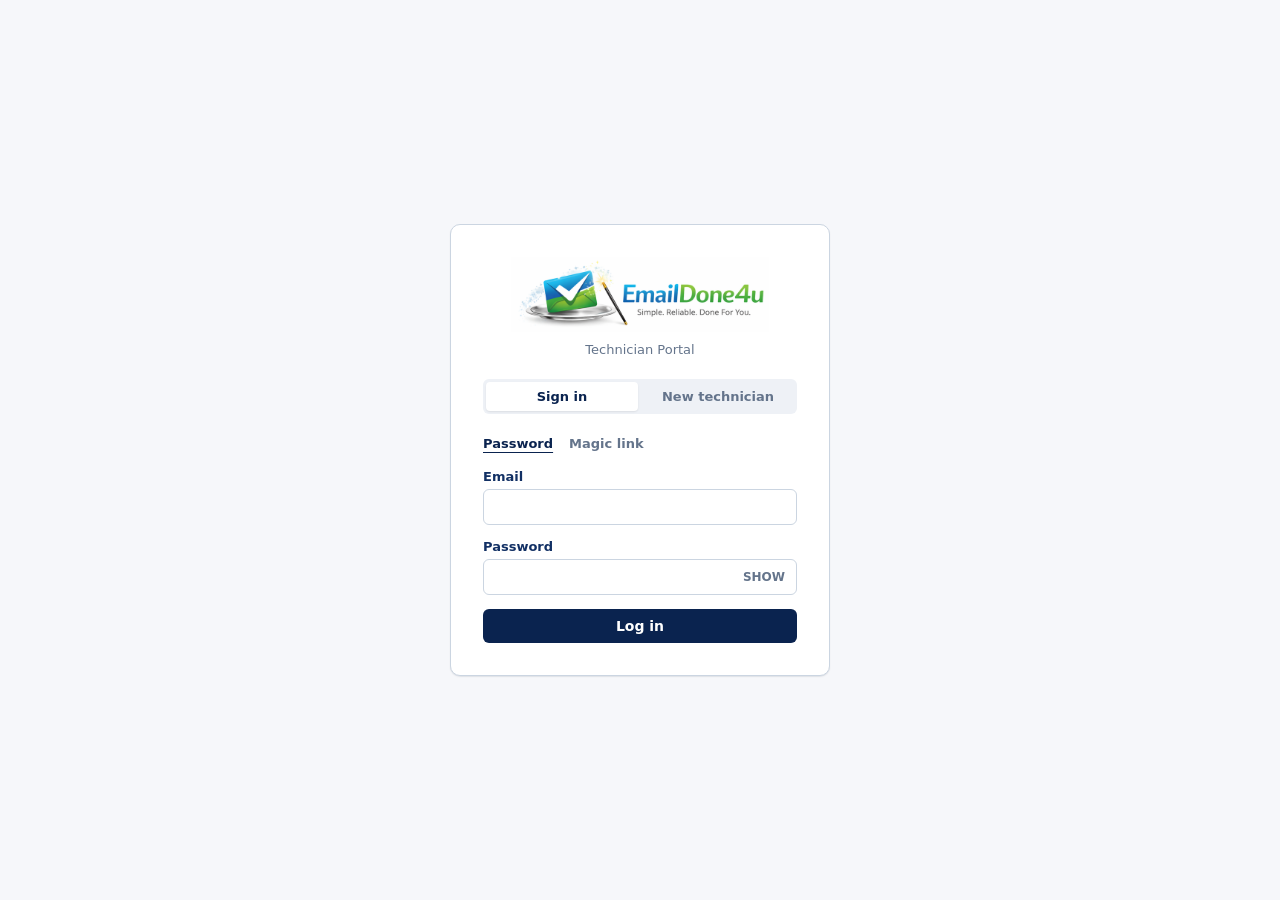
==== commit 0cfc359c: "Revert "V1.17" This reverts commit 546d5a919c32469db5ce82ef51ca9dd1f30643af." ====
--- a/index.html
+++ b/index.html
@@ -1,899 +1,14 @@
-<!DOCTYPE html>
+<!doctype html>
 <html lang="en">
-<head>
-<!-- Google tag (gtag.js) -->
-<script async src="https://www.googletagmanager.com/gtag/js?id=G-7N3S64QL16"></script>
-<script>
-  window.dataLayer = window.dataLayer || [];
-  function gtag(){dataLayer.push(arguments);}
-  gtag("js", new Date());
-
-  gtag("config", "G-7N3S64QL16");
-</script>
-<meta charset="UTF-8">
-<meta name="viewport" content="width=device-width, initial-scale=1.0">
-<link rel="icon" href="/favicon.ico" sizes="any">
-<link rel="icon" type="image/svg+xml" href="/favicon.svg">
-<link rel="icon" type="image/png" sizes="32x32" href="/images/favicon-32x32.png">
-<link rel="icon" type="image/png" sizes="16x16" href="/images/favicon-16x16.png">
-<link rel="apple-touch-icon" sizes="180x180" href="/images/apple-touch-icon.png">
-<title>Professional Business Email Setup | EmailDone4U</title>
-<link href="https://fonts.googleapis.com/css2?family=Playfair+Display:ital,wght@0,700;0,900;1,700&family=Epilogue:wght@300;400;500;600;700&display=swap" rel="stylesheet">
-<style>
-:root {
-  --navy: #0d1b2e;
-  --navy2: #152640;
-  --blue: #1d4ed8;
-  --sky: #3b82f6;
-  --ice: #dbeafe;
-  --ice2: #eff6ff;
-  --amber: #f59e0b;
-  --amber2: #fef3c7;
-  --white: #ffffff;
-  --slate: #64748b;
-  --slate2: #94a3b8;
-  --light: #f1f5f9;
-  --text: #0f172a;
-  --green: #059669;
-  --green2: #d1fae5;
-  --radius: 16px;
-}
-
-*{box-sizing:border-box;margin:0;padding:0}
-html{scroll-behavior:smooth}
-
-body {
-  font-family: 'Epilogue', sans-serif;
-  color: var(--text);
-  background: var(--white);
-  overflow-x: hidden;
-}
-
-/* ── NAV ── */
-nav {
-  position: fixed; top: 0; left: 0; right: 0; z-index: 100;
-  padding: 0 5%;
-  height: 82px;
-  display: flex; align-items: center; justify-content: space-between;
-  background: rgba(255,255,255,0.96);
-  backdrop-filter: blur(12px);
-  border-bottom: 1px solid #e2e8f0;
-}
-.nav-brand {
-  font-family: 'Playfair Display', serif;
-  font-size: 18px; font-weight: 700;
-  color: var(--navy);
-  text-decoration: none;
-  letter-spacing: -0.01em;
-}
-.nav-links { display: flex; align-items: center; gap: 32px; }
-.nav-links a {
-  color: var(--slate);
-  text-decoration: none; font-size: 14px; font-weight: 500;
-  transition: color 0.2s;
-}
-.nav-links a:hover { color: var(--navy); }
-.nav-cta {
-  background: var(--blue); color: var(--white) !important;
-  padding: 9px 22px; border-radius: 8px; font-weight: 600 !important;
-  transition: background 0.2s !important;
-}
-.nav-cta:hover { background: #1e40af !important; color: var(--white) !important; }
-.hamburger { display: none; flex-direction: column; gap: 5px; cursor: pointer; padding: 4px; }
-.hamburger span { display: block; width: 22px; height: 2px; background: var(--navy); border-radius: 2px; transition: 0.3s; }
-.mobile-menu {
-  display: none; position: fixed; top: 82px; left: 0; right: 0;
-  background: var(--white); padding: 24px 5%; flex-direction: column; gap: 20px;
-  z-index: 99; border-bottom: 1px solid #e2e8f0;
-  box-shadow: 0 12px 24px rgba(15,23,42,0.06);
-}
-.mobile-menu a { color: var(--text); text-decoration: none; font-size: 16px; font-weight: 500; }
-.mobile-menu.open { display: flex; }
-
-
-/* ── HERO ── */
-.hero {
-  min-height: 100vh;
-  background: linear-gradient(180deg, var(--ice2) 0%, var(--white) 55%);
-  display: flex; align-items: center;
-  padding: 120px 5% 80px;
-  position: relative; overflow: hidden;
-}
-.hero::before {
-  content: '';
-  position: absolute; inset: 0;
-  background:
-    radial-gradient(ellipse 70% 60% at 15% 50%, rgba(29,78,216,0.09) 0%, transparent 65%),
-    radial-gradient(ellipse 50% 70% at 85% 20%, rgba(59,130,246,0.10) 0%, transparent 60%),
-    radial-gradient(ellipse 40% 40% at 70% 80%, rgba(245,158,11,0.05) 0%, transparent 60%);
-  pointer-events: none;
-}
-/* Animated grid */
-.hero::after {
-  content: '';
-  position: absolute; inset: 0;
-  background-image: linear-gradient(rgba(59,130,246,0.04) 1px, transparent 1px),
-    linear-gradient(90deg, rgba(59,130,246,0.04) 1px, transparent 1px);
-  background-size: 60px 60px;
-  pointer-events: none;
-}
-
-.hero-inner {
-  position: relative; z-index: 1;
-  max-width: 1100px; margin: 0 auto;
-  display: grid; grid-template-columns: 1fr 1fr; gap: 80px; align-items: center;
-}
-
-.hero-tag {
-  display: inline-flex; align-items: center; gap: 8px;
-  background: var(--ice); border: 1px solid #c7dcfb;
-  color: var(--blue); font-size: 12px; font-weight: 600;
-  letter-spacing: 0.1em; text-transform: uppercase;
-  padding: 7px 16px; border-radius: 100px;
-  margin-bottom: 28px;
-  animation: fadeUp 0.6s ease both;
-}
-.hero-tag::before { content: '●'; font-size: 7px; color: var(--amber); }
-
-.hero h1 {
-  font-family: 'Playfair Display', serif;
-  font-size: clamp(38px, 4.5vw, 60px);
-  line-height: 1.08; color: var(--navy);
-  margin-bottom: 24px; font-weight: 900;
-  letter-spacing: -0.02em;
-  animation: fadeUp 0.6s 0.1s ease both;
-}
-.hero h1 em { font-style: italic; color: var(--blue); }
-
-.hero-sub {
-  font-size: 17px; line-height: 1.7;
-  color: var(--slate);
-  margin-bottom: 40px;
-  animation: fadeUp 0.6s 0.2s ease both;
-}
-
-.hero-actions {
-  display: flex; flex-wrap: wrap; gap: 14px;
-  animation: fadeUp 0.6s 0.3s ease both;
-}
-
-.btn-primary {
-  display: inline-flex; align-items: center; gap: 8px;
-  background: var(--blue); color: var(--white);
-  padding: 15px 30px; border-radius: 10px;
-  font-family: 'Epilogue', sans-serif;
-  font-size: 15px; font-weight: 700;
-  text-decoration: none; border: none; cursor: pointer;
-  transition: all 0.2s; white-space: nowrap;
-  box-shadow: 0 8px 24px rgba(29,78,216,0.35);
-}
-.btn-primary:hover { background: #1e40af; transform: translateY(-2px); box-shadow: 0 12px 32px rgba(29,78,216,0.45); }
-/* On the blue CTA band, a solid-blue button disappears into the background -- flip to white */
-.cta-section .btn-primary { background: var(--white); color: var(--blue); box-shadow: 0 12px 32px rgba(6,26,64,0.25); }
-.cta-section .btn-primary:hover { background: var(--ice2); color: #1e40af; }
-
-.btn-outline {
-  display: inline-flex; align-items: center; gap: 8px;
-  background: transparent; color: var(--navy);
-  padding: 14px 28px; border-radius: 10px;
-  font-family: 'Epilogue', sans-serif;
-  font-size: 15px; font-weight: 600;
-  text-decoration: none; border: 1.5px solid #cbd5e1; cursor: pointer;
-  transition: all 0.2s; white-space: nowrap;
-}
-.btn-outline:hover { border-color: var(--navy); color: var(--navy); transform: translateY(-2px); }
-
-.trust-pills {
-  display: flex; flex-wrap: wrap; gap: 12px;
-  margin-top: 40px;
-  animation: fadeUp 0.6s 0.4s ease both;
-}
-.pill {
-  display: flex; align-items: center; gap: 7px;
-  background: var(--light);
-  border: 1px solid #e2e8f0;
-  color: var(--slate);
-  padding: 8px 16px; border-radius: 100px;
-  font-size: 13px; font-weight: 500;
-}
-.pill-icon { font-size: 14px; }
-
-/* Hero card */
-.hero-card {
-  background: #e2e8f0;
-  border: 1px solid #94a3b8;
-  border-radius: 20px; padding: 36px;
-  box-shadow: 0 28px 60px rgba(15,23,42,0.20);
-  animation: fadeUp 0.6s 0.25s ease both;
-}
-.hero-card-title {
-  font-size: 12px; font-weight: 700;
-  color: var(--slate2); text-transform: uppercase; letter-spacing: 0.1em;
-  margin-bottom: 20px;
-}
-.email-demo {
-  background: var(--white); border-radius: 10px;
-  padding: 14px 18px; margin-bottom: 12px;
-  border: 1px solid #e2e8f0;
-  display: flex; align-items: center; gap: 12px;
-}
-.email-demo .dot { width: 10px; height: 10px; border-radius: 50%; flex-shrink: 0; }
-.dot-red { background: #ef4444; }
-.dot-yellow { background: #f59e0b; }
-.dot-green { background: #22c55e; }
-.email-demo-dots { display: flex; gap: 6px; }
-.email-addr {
-  font-size: 14px; font-weight: 600;
-  flex: 1;
-}
-.email-bad { color: #dc2626; }
-.email-good { color: #16a34a; }
-.email-badge {
-  font-size: 10px; font-weight: 700; padding: 3px 8px;
-  border-radius: 4px; text-transform: uppercase; letter-spacing: 0.06em;
-}
-.badge-bad { background: #fee2e2; color: #dc2626; }
-.badge-good { background: #dcfce7; color: #16a34a; }
-.arrow-down {
-  text-align: center; color: var(--slate2); font-size: 20px; margin: 4px 0;
-}
-.card-note {
-  margin-top: 20px; padding: 14px; background: var(--amber2);
-  border: 1px solid #fde4a8; border-radius: 10px;
-  font-size: 13px; color: #92610a; line-height: 1.55;
-}
-
-/* ── SECTIONS ── */
-section { padding: 100px 5%; }
-
-.section-inner { max-width: 1100px; margin: 0 auto; }
-
-.section-tag {
-  display: inline-block;
-  font-size: 11px; font-weight: 700;
-  letter-spacing: 0.12em; text-transform: uppercase;
-  color: var(--blue); margin-bottom: 16px;
-}
-.section-tag::before { content: '—— '; }
-
-h2 {
-  font-family: 'Playfair Display', serif;
-  font-size: clamp(30px, 3.5vw, 48px);
-  font-weight: 900; line-height: 1.1;
-  letter-spacing: -0.02em;
-  margin-bottom: 16px;
-}
-.section-sub {
-  font-size: 17px; line-height: 1.7;
-  color: var(--slate); max-width: 560px;
-  margin-bottom: 56px;
-}
-
-/* ── PROBLEM ── */
-.problem-section { background: #e2e8f0; }
-
-.problem-grid {
-  display: grid; grid-template-columns: repeat(3,1fr); gap: 24px;
-}
-.problem-card {
-  background: var(--white); border-radius: var(--radius);
-  padding: 32px; border: 1px solid #e2e8f0;
-  transition: all 0.25s;
-  position: relative; overflow: hidden;
-}
-.problem-card::before {
-  content: '';
-  position: absolute; top: 0; left: 0; right: 0; height: 3px;
-  background: var(--blue);
-}
-.problem-card:hover { transform: translateY(-4px); box-shadow: 0 20px 40px rgba(0,0,0,0.08); }
-.problem-num {
-  font-family: 'Playfair Display', serif;
-  font-size: 48px; font-weight: 900;
-  color: var(--sky); line-height: 1;
-  margin-bottom: 12px;
-}
-.problem-card h3 {
-  font-size: 18px; font-weight: 700;
-  margin-bottom: 10px; line-height: 1.3;
-}
-.problem-card p { font-size: 14px; color: var(--slate); line-height: 1.65; }
-
-/* ── NO PASSWORD ── */
-.nopass-section { background: linear-gradient(135deg, #1d4ed8 0%, #1e40af 100%); overflow: hidden; position: relative; }
-.nopass-section::before {
-  content: '';
-  position: absolute; inset: 0;
-  background: radial-gradient(ellipse 60% 80% at 80% 50%, rgba(255,255,255,0.08) 0%, transparent 70%);
-  pointer-events: none;
-}
-.nopass-inner {
-  position: relative; z-index: 1;
-  display: grid; grid-template-columns: 1fr 1fr; gap: 80px; align-items: center;
-}
-.nopass-label {
-  display: inline-flex; align-items: center; gap: 8px;
-  background: rgba(34,197,94,0.12); border: 1px solid rgba(34,197,94,0.25);
-  color: #4ade80; font-size: 12px; font-weight: 700;
-  text-transform: uppercase; letter-spacing: 0.1em;
-  padding: 7px 16px; border-radius: 100px; margin-bottom: 24px;
-}
-.nopass-section h2 { color: var(--white); }
-.nopass-section .section-sub { color: rgba(255,255,255,0.55); max-width: 440px; margin-bottom: 36px; }
-
-.nopass-steps { display: flex; flex-direction: column; gap: 0; }
-.nopass-step {
-  display: flex; gap: 20px; align-items: flex-start;
-  padding: 20px 0;
-  border-bottom: 1px solid rgba(255,255,255,0.07);
-}
-.nopass-step:last-child { border-bottom: none; }
-.step-circle {
-  width: 36px; height: 36px; border-radius: 50%;
-  background: rgba(255,255,255,0.18); border: 1px solid rgba(255,255,255,0.35);
-  display: flex; align-items: center; justify-content: center;
-  flex-shrink: 0;
-  font-size: 13px; font-weight: 700; color: var(--white);
-}
-.nopass-step-text h4 { font-size: 15px; font-weight: 700; color: var(--white); margin-bottom: 4px; }
-.nopass-step-text p { font-size: 13px; color: rgba(255,255,255,0.5); line-height: 1.55; }
-
-.nopass-visual {
-  background: var(--white);
-  border: 1px solid rgba(255,255,255,0.4);
-  border-radius: 20px; padding: 36px;
-  box-shadow: 0 24px 56px rgba(6,26,64,0.25);
-}
-.shield-big { font-size: 64px; text-align: center; margin-bottom: 24px; }
-.nopass-stat {
-  text-align: center;
-  font-family: 'Playfair Display', serif;
-  font-size: 52px; font-weight: 900; color: #16a34a;
-  line-height: 1; margin-bottom: 8px;
-}
-.nopass-stat-label {
-  text-align: center; font-size: 14px; color: var(--slate);
-  margin-bottom: 28px;
-}
-.nopass-checklist { display: flex; flex-direction: column; gap: 10px; }
-.nopass-check {
-  display: flex; align-items: center; gap: 10px;
-  font-size: 14px; color: var(--text);
-}
-.nopass-check::before {
-  content: '✓'; flex-shrink: 0;
-  width: 22px; height: 22px; border-radius: 50%;
-  background: #dcfce7; color: #16a34a;
-  font-size: 11px; font-weight: 700;
-  display: flex; align-items: center; justify-content: center;
-}
-
-/* ── HOW IT WORKS ── */
-.how-section { background: var(--white); }
-.steps-flow {
-  display: grid; grid-template-columns: repeat(4,1fr);
-  gap: 0; position: relative;
-}
-.steps-flow::before {
-  content: '';
-  position: absolute; top: 44px; left: 12.5%; right: 12.5%;
-  height: 2px; background: linear-gradient(90deg, var(--ice), var(--blue), var(--ice));
-  z-index: 0;
-}
-.step-item { text-align: center; padding: 0 16px; position: relative; z-index: 1; }
-.step-icon {
-  width: 88px; height: 88px; border-radius: 50%;
-  background: var(--ice2); border: 2px solid var(--ice);
-  display: flex; align-items: center; justify-content: center;
-  font-size: 28px; margin: 0 auto 20px;
-  position: relative; z-index: 1;
-  transition: all 0.25s;
-}
-.step-item:hover .step-icon {
-  background: var(--blue); border-color: var(--blue);
-  transform: scale(1.08);
-  box-shadow: 0 8px 24px rgba(29,78,216,0.3);
-}
-.step-num {
-  position: absolute; top: -4px; right: -4px;
-  width: 24px; height: 24px; border-radius: 50%;
-  background: var(--blue); color: white;
-  font-size: 11px; font-weight: 700;
-  display: flex; align-items: center; justify-content: center;
-}
-.step-item h4 { font-size: 15px; font-weight: 700; margin-bottom: 8px; }
-.step-item p { font-size: 13px; color: var(--slate); line-height: 1.6; }
-
-/* ── PRICING ── */
-.pricing-section { background: var(--light); }
-.pricing-grid { display: grid; grid-template-columns: repeat(3,1fr); gap: 24px; }
-
-.price-card {
-  background: var(--white); border-radius: 20px;
-  padding: 36px; border: 2px solid #e2e8f0;
-  transition: all 0.25s; position: relative; overflow: hidden;
-}
-.price-card:hover { transform: translateY(-6px); box-shadow: 0 24px 48px rgba(0,0,0,0.1); }
-
-.price-card.featured {
-  background: var(--ice2); border-color: var(--blue);
-  box-shadow: 0 20px 60px rgba(29,78,216,0.15);
-  transform: scale(1.03);
-}
-.price-card.featured:hover { transform: scale(1.03) translateY(-6px); }
-
-.popular-badge {
-  position: absolute; top: 20px; right: 20px;
-  background: var(--amber); color: var(--navy);
-  font-size: 10px; font-weight: 800;
-  text-transform: uppercase; letter-spacing: 0.08em;
-  padding: 4px 10px; border-radius: 100px;
-}
-
-.price-tier { font-size: 12px; font-weight: 700; text-transform: uppercase; letter-spacing: 0.1em; color: var(--slate); margin-bottom: 8px; }
-.price-card.featured .price-tier { color: var(--slate); }
-
-.price-amount {
-  font-family: 'Playfair Display', serif;
-  font-size: 56px; font-weight: 900; line-height: 1;
-  color: var(--navy); margin-bottom: 4px;
-}
-.price-card.featured .price-amount { color: var(--navy); }
-
-.price-timeline {
-  font-size: 14px; color: var(--slate);
-  margin-bottom: 28px; padding-bottom: 28px;
-  border-bottom: 1px solid #e2e8f0;
-}
-.price-card.featured .price-timeline { color: var(--slate); border-color: #cbd9f5; }
-
-.price-features { display: flex; flex-direction: column; gap: 10px; margin-bottom: 32px; }
-.price-feature {
-  display: flex; gap: 10px; align-items: flex-start;
-  font-size: 14px; color: var(--text);
-}
-.price-card.featured .price-feature { color: var(--text); }
-.price-feature::before {
-  content: '✓'; flex-shrink: 0;
-  width: 18px; height: 18px; border-radius: 4px;
-  background: var(--ice); color: var(--blue);
-  font-size: 10px; font-weight: 700;
-  display: flex; align-items: center; justify-content: center;
-  margin-top: 1px;
-}
-.price-card.featured .price-feature::before { background: var(--ice); color: var(--blue); }
-
-.btn-card {
-  display: block; text-align: center;
-  padding: 14px; border-radius: 10px;
-  font-family: 'Epilogue', sans-serif;
-  font-size: 15px; font-weight: 700;
-  text-decoration: none; transition: all 0.2s;
-  border: 2px solid var(--blue); color: var(--blue);
-  background: transparent;
-  cursor: pointer; width: 100%;
-}
-.btn-card:hover { background: var(--blue); color: white; }
-.price-card.featured .btn-card {
-  background: var(--blue); color: white; border-color: var(--blue);
-  box-shadow: 0 8px 20px rgba(29,78,216,0.4);
-}
-.price-card.featured .btn-card:hover { background: #1e40af; }
-
-.pricing-note {
-  text-align: center; margin-top: 28px;
-  font-size: 13px; color: var(--slate); font-style: italic;
-}
-
-/* ── FAQ ── */
-.faq-section { background: var(--white); }
-.faq-grid { display: grid; grid-template-columns: 1fr 1fr; gap: 16px; }
-.faq-item {
-  border: 1px solid #e2e8f0; border-radius: 12px; overflow: hidden;
-}
-.faq-q {
-  padding: 20px 24px; font-size: 15px; font-weight: 600;
-  cursor: pointer; display: flex; justify-content: space-between; align-items: center;
-  gap: 12px; user-select: none; transition: background 0.2s;
-}
-.faq-q:hover { background: var(--light); }
-.faq-arrow { font-size: 18px; color: var(--blue); transition: transform 0.25s; flex-shrink: 0; }
-.faq-item.open .faq-arrow { transform: rotate(45deg); }
-.faq-a {
-  display: none; padding: 0 24px 20px;
-  font-size: 14px; color: var(--slate); line-height: 1.7;
-  border-top: 1px solid #e2e8f0;
-}
-.faq-a p { padding-top: 16px; }
-.faq-item.open .faq-a { display: block; }
-
-/* ── CTA BANNER ── */
-.cta-section {
-  background: linear-gradient(135deg, #1d4ed8 0%, #1e40af 100%); text-align: center;
-  padding: 100px 5%;
-  position: relative; overflow: hidden;
-}
-.cta-section::before {
-  content: '';
-  position: absolute; inset: 0;
-  background: radial-gradient(ellipse 60% 80% at 50% 50%, rgba(29,78,216,0.3) 0%, transparent 70%);
-}
-.cta-section h2 { color: var(--white); position: relative; z-index: 1; max-width: 600px; margin: 0 auto 16px; }
-.cta-section p { color: rgba(255,255,255,0.55); font-size: 17px; margin-bottom: 40px; position: relative; z-index: 1; }
-.cta-actions { display: flex; justify-content: center; flex-wrap: wrap; gap: 14px; position: relative; z-index: 1; }
-
-/* ── FOOTER ── */
-footer {
-  background: var(--white); padding: 40px 5%;
-  display: flex; align-items: center; justify-content: space-between;
-  flex-wrap: wrap; gap: 20px;
-  border-top: 1px solid #e2e8f0;
-}
-.footer-brand {
-  font-family: 'Playfair Display', serif;
-  font-size: 16px; color: var(--navy); font-weight: 700;
-}
-.footer-links { display: flex; gap: 28px; }
-.footer-links a { color: var(--slate); font-size: 13px; text-decoration: none; transition: color 0.2s; }
-.footer-links a:hover { color: var(--navy); }
-footer p { color: var(--slate2); font-size: 12px; }
-
-/* ── ANIMATIONS ── */
-@keyframes fadeUp {
-  from { opacity: 0; transform: translateY(24px); }
-  to { opacity: 1; transform: translateY(0); }
-}
-.reveal {
-  opacity: 0; transform: translateY(32px);
-  transition: opacity 0.6s ease, transform 0.6s ease;
-}
-.reveal.visible { opacity: 1; transform: none; }
-
-/* ── RESPONSIVE ── */
-@media(max-width:900px){
-  .hero-inner { grid-template-columns:1fr; gap:40px; }
-  .hero-card { display:none; }
-  .problem-grid { grid-template-columns:1fr; }
-  .nopass-inner { grid-template-columns:1fr; gap:40px; }
-  .steps-flow { grid-template-columns:1fr 1fr; gap:32px; }
-  .steps-flow::before { display:none; }
-  .pricing-grid { grid-template-columns:1fr; max-width:380px; margin:0 auto; }
-  .price-card.featured { transform:none; }
-  .faq-grid { grid-template-columns:1fr; }
-  .nav-links { display:none; }
-  .hamburger { display:flex; }
-  footer { flex-direction:column; text-align:center; }
-  .footer-links { justify-content:center; }
-}
-@media(max-width:600px){
-  .steps-flow { grid-template-columns:1fr; }
-  .hero-actions { flex-direction:column; }
-  .btn-primary, .btn-outline { text-align:center; justify-content:center; }
-}
-</style>
-</head>
-<body>
-
-
-<!-- NAV -->
-<nav>
-  <a href="#" class="nav-brand" style="line-height:1;"><img src="images/logo.png" alt="EmailDone4u" style="height:46px;width:auto;display:block;"></a>
-  <div class="nav-links">
-    <a href="#how">How It Works</a>
-    <a href="#pricing">Pricing</a>
-    <a href="#faq">FAQ</a>
-    <a href="intake_form.html" class="nav-cta">Get Started</a>
-  </div>
-  <div class="hamburger" onclick="toggleMenu()">
-    <span></span><span></span><span></span>
-  </div>
-</nav>
-<div class="mobile-menu" id="mobileMenu">
-  <a href="#how" onclick="toggleMenu()">How It Works</a>
-  <a href="#pricing" onclick="toggleMenu()">Pricing</a>
-  <a href="#faq" onclick="toggleMenu()">FAQ</a>
-  <a href="intake_form.html">Get Started →</a>
-</div>
-
-<!-- HERO -->
-<section class="hero">
-  <div class="hero-inner">
-    <div class="hero-left">
-      <div class="hero-tag">Professional Email Setup</div>
-      <h1>Your business email<br>should work as hard<br>as <em>you do</em></h1>
-      <p class="hero-sub">We set up your custom domain email — no passwords shared, no DNS headaches, done in as little as one day. You just send emails.</p>
-      <div class="hero-actions">
-        <a href="intake_form.html" class="btn-primary">Get My Email Set Up →</a>
-        <a href="#how" class="btn-outline">See How It Works</a>
-      </div>
-      <div class="trust-pills">
-        <div class="pill"><span class="pill-icon">🔒</span>No password sharing</div>
-        <div class="pill"><span class="pill-icon">⚡</span>Same-day available</div>
-        <div class="pill"><span class="pill-icon">✅</span>30-day support</div>
-      </div>
-    </div>
-    <div class="hero-right">
-      <div class="hero-card">
-        <div class="hero-card-title">Before & After</div>
-        <div class="email-demo">
-          <div class="email-demo-dots">
-            <div class="dot dot-red"></div>
-            <div class="dot dot-yellow"></div>
-            <div class="dot dot-green"></div>
-          </div>
-          <span class="email-addr email-bad">plumbingbyjoe84@gmail.com</span>
-          <span class="email-badge badge-bad">⚠ Flagged</span>
-        </div>
-        <div class="arrow-down">↓</div>
-        <div class="email-demo">
-          <div class="email-demo-dots">
-            <div class="dot dot-red"></div>
-            <div class="dot dot-yellow"></div>
-            <div class="dot dot-green"></div>
-          </div>
-          <span class="email-addr email-good">joe@joesplumbing.com</span>
-          <span class="email-badge badge-good">✓ Trusted</span>
-        </div>
-        <div class="card-note">
-          ⚡ You never share a password — no matter which setup speed you choose.
-        </div>
-      </div>
-    </div>
-  </div>
-</section>
-
-<!-- PROBLEM -->
-<section class="problem-section" id="problem">
-  <div class="section-inner">
-    <span class="section-tag reveal">The Problem</span>
-    <h2 class="reveal">Still using Gmail<br>for your business?</h2>
-    <p class="section-sub reveal">You're not alone — but it's quietly costing you clients, credibility, and maybe even insurance coverage.</p>
-    <div class="problem-grid">
-      <div class="problem-card reveal">
-        <div class="problem-num">85%</div>
-        <h3>of customers trust branded email more</h3>
-        <p>A Verisign study found 85% of consumers view businesses with a custom domain email as more credible than those using free accounts.</p>
-      </div>
-      <div class="problem-card reveal">
-        <div class="problem-num">↑</div>
-        <h3>Cyber insurers are tightening requirements</h3>
-        <p>Insurance providers increasingly require professionally managed email as a condition for coverage. A Gmail address can put your policy at risk.</p>
-      </div>
-      <div class="problem-card reveal">
-        <div class="problem-num">🚩</div>
-        <h3>Your invoices may be landing in spam</h3>
-        <p>Since 2024, Google and Yahoo have tightened spam filtering. Business emails sent from personal Gmail accounts face higher rates of getting flagged.</p>
-      </div>
-    </div>
-  </div>
-</section>
-
-<!-- NO PASSWORD -->
-<section class="nopass-section" id="security">
-  <div class="section-inner nopass-inner">
-    <div>
-      <div class="nopass-label">🛡️ Security First</div>
-      <h2>You will never be asked for your password. Ever.</h2>
-      <p class="section-sub">Most "tech helpers" ask you to hand over your login. We don't — we use temporary, revocable access instead, and here's exactly why that's possible.</p>
-      <div class="nopass-steps">
-        <div class="nopass-step reveal">
-          <div class="step-circle">1</div>
-          <div class="nopass-step-text">
-            <h4>Already have a domain? You grant temporary access — not a password</h4>
-            <p>We send you exact click-by-click steps (or a short video) for your specific registrar's own sharing settings — 2–3 minutes, done inside your own account. Don't have a domain yet? You'll register one yourself first (about 5 minutes — see our domain FAQ below), then this same step applies.</p>
-          </div>
-        </div>
-        <div class="nopass-step reveal">
-          <div class="step-circle">2</div>
-          <div class="nopass-step-text">
-            <h4>We build your Google Workspace account</h4>
-            <p>DNS records, SPF, DKIM, DMARC — all configured and tested on our end. When it's time to activate billing, you enter your own card directly on Google's page — never shared with us.</p>
-          </div>
-        </div>
-        <div class="nopass-step reveal">
-          <div class="step-circle">3</div>
-          <div class="nopass-step-text">
-            <h4>We remove our access immediately</h4>
-            <p>Once setup is confirmed and you've received your handoff document, our delegated access is revoked. Your account is entirely yours.</p>
-          </div>
-        </div>
-      </div>
-    </div>
-    <div class="nopass-visual reveal">
-      <div class="shield-big">🛡️</div>
-      <div class="nopass-stat">0</div>
-      <div class="nopass-stat-label">Passwords ever shared with us</div>
-      <div class="nopass-checklist">
-        <div class="nopass-check">Temporary delegated access — not your password</div>
-        <div class="nopass-check">Access revoked after every job</div>
-        <div class="nopass-check">Google's own secure admin system</div>
-        <div class="nopass-check">You stay in full control throughout</div>
-        <div class="nopass-check">No stored credentials. Ever.</div>
-      </div>
-    </div>
-  </div>
-</section>
-
-<!-- HOW IT WORKS -->
-<section class="how-section" id="how">
-  <div class="section-inner">
-    <span class="section-tag reveal">The Process</span>
-    <h2 class="reveal">Done in four simple steps</h2>
-    <p class="section-sub reveal">Most clients are sending from their new address within a few hours. Here's exactly what happens.</p>
-    <div class="steps-flow">
-      <div class="step-item reveal">
-        <div class="step-icon">📋<span class="step-num">1</span></div>
-        <h4>Fill out the intake form</h4>
-        <p>3 minutes. Tell us your business name, preferred email address, and which tier you need.</p>
-      </div>
-      <div class="step-item reveal">
-        <div class="step-icon">🔗<span class="step-num">2</span></div>
-        <h4>Grant temporary access — only if you already own a domain</h4>
-        <p>We send you exact steps for your registrar's own sharing settings, 2-3 minutes. Don't have a domain yet? Register one yourself first (about 5 minutes, we recommend Namecheap) — then this step applies.</p>
-      </div>
-      <div class="step-item reveal">
-        <div class="step-icon">⚙️<span class="step-num">3</span></div>
-        <h4>We configure everything</h4>
-        <p>DNS records, Google Workspace, SPF, DKIM, DMARC — all set up and tested while you focus on your business.</p>
-      </div>
-      <div class="step-item reveal">
-        <div class="step-icon">🎉<span class="step-num">4</span></div>
-        <h4>You're live</h4>
-        <p>You receive a full handoff document — login details, phone setup guide, and 30 days of included support.</p>
-      </div>
-    </div>
-  </div>
-</section>
-
-<!-- PRICING -->
-<section class="pricing-section" id="pricing">
-  <div class="section-inner">
-    <span class="section-tag reveal">Pricing</span>
-    <h2 class="reveal">Choose your setup speed</h2>
-    <p class="section-sub reveal">Flat fee. No surprises. Google Workspace subscription (~$7/mo) is billed directly to you by Google — not us.</p>
-    <div class="pricing-grid">
-      <div class="price-card reveal">
-        <div class="price-tier">Standard</div>
-        <div class="price-amount">$150</div>
-        <div class="price-timeline">Ready in 2 business days</div>
-        <div class="price-features">
-          <div class="price-feature">Domain configuration</div>
-          <div class="price-feature">Google Workspace account setup</div>
-          <div class="price-feature">Custom email address</div>
-          <div class="price-feature">SPF, DKIM & DMARC records</div>
-          <div class="price-feature">Full delivery test</div>
-          <div class="price-feature">30-day support included</div>
-        </div>
-        <a href="intake_form.html?tier=standard" class="btn-card" style="text-decoration:none;">Get Started</a>
-      </div>
-      <div class="price-card featured reveal">
-        <div class="popular-badge">Most Popular</div>
-        <div class="price-tier">Priority</div>
-        <div class="price-amount">$200</div>
-        <div class="price-timeline">Ready within 24 hours</div>
-        <div class="price-features">
-          <div class="price-feature">Domain configuration</div>
-          <div class="price-feature">Google Workspace account setup</div>
-          <div class="price-feature">Custom email address</div>
-          <div class="price-feature">SPF, DKIM & DMARC records</div>
-          <div class="price-feature">Full delivery test</div>
-          <div class="price-feature">30-day support included</div>
-        </div>
-        <a href="intake_form.html?tier=priority" class="btn-card" style="text-decoration:none;">Get Started</a>
-      </div>
-      <div class="price-card reveal">
-        <div class="price-tier">Rush</div>
-        <div class="price-amount">$300</div>
-        <div class="price-timeline">Ready today — same day</div>
-        <div class="price-features">
-          <div class="price-feature">Domain configuration</div>
-          <div class="price-feature">Google Workspace account setup</div>
-          <div class="price-feature">Custom email address</div>
-          <div class="price-feature">SPF, DKIM & DMARC records</div>
-          <div class="price-feature">Full delivery test</div>
-          <div class="price-feature">30-day support included</div>
-        </div>
-        <a href="intake_form.html?tier=rush" class="btn-card" style="text-decoration:none;">Get Started</a>
-      </div>
-    </div>
-    <p class="pricing-note reveal">⚡ Same-day Rush slots are limited — contact us early to reserve yours.</p>
-  </div>
-</section>
-
-<!-- FAQ -->
-<section class="faq-section" id="faq">
-  <div class="section-inner">
-    <span class="section-tag reveal">FAQ</span>
-    <h2 class="reveal">Common questions</h2>
-    <p class="section-sub reveal">Still on the fence? Here's what most people ask before getting started.</p>
-    <div class="faq-grid">
-      <div class="faq-item reveal">
-        <div class="faq-q" onclick="toggleFaq(this)">Do I need to already own a domain?<span class="faq-arrow">+</span></div>
-        <div class="faq-a"><p>No, but you'll need to register one yourself before we can start — it only takes about 5 minutes and typically costs $12–18/year through any registrar. A few simple, reputable options: <a href="https://www.namecheap.com" target="_blank" rel="noopener">Namecheap</a> (our usual recommendation — simple pricing, easy to use), <a href="https://www.godaddy.com" target="_blank" rel="noopener">GoDaddy</a>, or <a href="https://www.squarespace.com/domains" target="_blank" rel="noopener">Squarespace Domains</a>. Once you own it, just enter it on the intake form and we'll handle everything from there.</p></div>
-      </div>
-      <div class="faq-item reveal">
-        <div class="faq-q" onclick="toggleFaq(this)">What is Google Workspace?<span class="faq-arrow">+</span></div>
-        <div class="faq-a"><p>Google Workspace is Google's paid business suite (~$7/month) that lets you use Gmail with your own custom domain. It includes Gmail, Google Drive, Calendar, Meet, and more — all under your brand.</p></div>
-      </div>
-      <div class="faq-item reveal">
-        <div class="faq-q" onclick="toggleFaq(this)">What if I already use Gmail for business?<span class="faq-arrow">+</span></div>
-        <div class="faq-a"><p>No problem. We can set up forwarding from your old Gmail address so you don't miss any emails during the transition. Most clients run both for a week or two, then fully switch over.</p></div>
-      </div>
-      <div class="faq-item reveal">
-        <div class="faq-q" onclick="toggleFaq(this)">How do I know my account stays secure?<span class="faq-arrow">+</span></div>
-        <div class="faq-a"><p>We use Google's delegated admin system — meaning we never ask for or store your password. Once setup is complete and confirmed, we remove our delegated access entirely. Your account is 100% yours.</p></div>
-      </div>
-      <div class="faq-item reveal">
-        <div class="faq-q" onclick="toggleFaq(this)">Can I get multiple email addresses?<span class="faq-arrow">+</span></div>
-        <div class="faq-a"><p>Yes. Alias addresses like info@, billing@, and support@ are included at no extra charge. They all route to your main inbox — no additional mailboxes or fees.</p></div>
-      </div>
-      <div class="faq-item reveal">
-        <div class="faq-q" onclick="toggleFaq(this)">What's included in the 30-day support?<span class="faq-arrow">+</span></div>
-        <div class="faq-a"><p>Any questions about your new email, help setting it up on additional devices, or minor configuration adjustments. Reach us by phone, text, or email — we respond same day.</p></div>
-      </div>
-    </div>
-  </div>
-</section>
-
-<!-- CTA -->
-<section class="cta-section">
-  <div class="section-inner">
-    <h2>Ready to look like the professional you are?</h2>
-    <p>Join the businesses that stopped losing clients to a Gmail address.</p>
-    <div class="cta-actions">
-      <a href="intake_form.html" class="btn-primary">Get My Email Set Up →</a>
-      
-    </div>
-  </div>
-</section>
-
-<!-- FOOTER -->
-<footer>
-  <div class="footer-brand" style="line-height:1;"><img src="images/logo.png" alt="EmailDone4u" style="height:34px;width:auto;display:block;"></div>
-  <div class="footer-links">
-    <a href="#how">How It Works</a>
-    <a href="#pricing">Pricing</a>
-    <a href="#faq">FAQ</a>
-    </div>
-  <p><a href="mailto:help@emaildone4u.com" style="color:var(--slate);text-decoration:none;">help@emaildone4u.com</a></p>
-  <p style="margin-top:6px;">Not affiliated with Google LLC.</p>
-  <span style="font-size:11px;color:var(--slate2);text-align:right;margin-top:8px;display:block;">V1.17</span>
-</footer>
-
-<script>// Nav
-function toggleMenu() {
-  document.getElementById('mobileMenu').classList.toggle('open');
-}
-
-// FAQ
-function toggleFaq(el) {
-  const item = el.parentElement;
-  const wasOpen = item.classList.contains('open');
-  document.querySelectorAll('.faq-item').forEach(i => i.classList.remove('open'));
-  if(!wasOpen) item.classList.add('open');
-}
-
-// Scroll reveal
-const observer = new IntersectionObserver((entries) => {
-  entries.forEach((e, i) => {
-    if(e.isIntersecting) {
-      setTimeout(() => e.target.classList.add('visible'), i * 60);
-      observer.unobserve(e.target);
-    }
-  });
-}, { threshold: 0.1 });
-document.querySelectorAll('.reveal').forEach(el => observer.observe(el));
-
-// Smooth scroll for anchor links
-document.querySelectorAll('a[href^="#"]').forEach(a => {
-  a.addEventListener('click', e => {
-    const href = a.getAttribute('href');
-    if(href === '#') return;
-    e.preventDefault();
-    const target = document.querySelector(href);
-    if(target) target.scrollIntoView({behavior:'smooth'});
-  });
-});
-</script>
-</body>
+  <head>
+    <meta charset="UTF-8" />
+    <link rel="icon" type="image/svg+xml" href="/favicon.svg" />
+    <meta name="viewport" content="width=device-width, initial-scale=1.0" />
+    <title>EmailDone4U - Technician Portal</title>
+    <script type="module" crossorigin src="/assets/index-yZ0ox3ix.js"></script>
+    <link rel="stylesheet" crossorigin href="/assets/index-Ck-pPvkY.css">
+  </head>
+  <body>
+    <div id="root"></div>
+  </body>
 </html>
--- a/assets/index-Ck-pPvkY.css
+++ b/assets/index-Ck-pPvkY.css
@@ -0,0 +1 @@
+@import "https://fonts.googleapis.com/css2?family=Libre+Franklin:wght@400;500;600;700&family=JetBrains+Mono:wght@500&display=swap";:root{--navy-950:#061a40;--navy-900:#0a234f;--navy-800:#123064;--navy-700:#1c4685;--slate-500:#64748b;--slate-300:#cbd5e1;--slate-100:#eef1f6;--paper:#f6f7fa;--white:#fff;--blue:#2f6fed;--blue-tint:#eaf0fe;--amber:#b6740a;--amber-tint:#fbf1de;--violet:#6d4fc0;--violet-tint:#f0ecfb;--red:#b3261e;--red-tint:#fbeae9;--green:#1f7a4d;--green-tint:#e9f6ef;--radius:6px;--shadow-card:0 1px 2px #0f1b300f, 0 1px 0 #0f1b300a;font-family:Libre Franklin,system-ui,sans-serif}*{box-sizing:border-box}html,body,#root{background:var(--paper);min-height:100vh;color:var(--navy-950);margin:0;padding:0}body{-webkit-font-smoothing:antialiased}h1,h2,h3{letter-spacing:-.01em;color:var(--navy-950);margin:0;font-weight:700}.mono{font-family:JetBrains Mono,monospace}button{cursor:pointer;font-family:inherit}a{color:var(--blue)}input,select,textarea{border:1px solid var(--slate-300);border-radius:var(--radius);background:var(--white);color:var(--navy-950);padding:9px 11px;font-family:inherit;font-size:14px}input:focus,select:focus,textarea:focus,button:focus-visible{outline:2px solid var(--blue);outline-offset:1px}.btn{border-radius:var(--radius);border:none;padding:9px 16px;font-size:14px;font-weight:600;transition:background .12s}.btn-primary{background:var(--navy-900);color:#fff}.btn-primary:hover{background:var(--navy-800)}.btn-secondary{background:var(--white);color:var(--navy-900);border:1px solid var(--slate-300)}.btn-secondary:hover{background:var(--slate-100)}.btn-danger{background:var(--red);color:#fff}.btn-sm{padding:6px 11px;font-size:13px}.btn:disabled{opacity:.5;cursor:not-allowed}.who-tag{letter-spacing:.02em;white-space:nowrap;border-radius:4px;padding:2px 8px;font-size:11px;font-weight:700;display:inline-block}.who-CLIENT{background:var(--blue-tint);color:var(--blue)}.who-YOU{background:var(--slate-100);color:var(--navy-800)}.who-WAIT{background:var(--amber-tint);color:var(--amber)}.who-VERIFY{background:var(--violet-tint);color:var(--violet)}.who-CRITICAL{background:var(--red-tint);color:var(--red)}.status-pill{border-radius:100px;padding:3px 10px;font-size:12px;font-weight:600;display:inline-block}.status-new{background:var(--slate-100);color:var(--slate-500)}.status-in_progress{background:var(--blue-tint);color:var(--blue)}.status-waiting_dns{background:var(--amber-tint);color:var(--amber)}.status-complete{background:var(--green-tint);color:var(--green)}.status-cancelled{background:var(--red-tint);color:var(--red)}.status-pending{background:var(--amber-tint);color:var(--amber)}.status-approved{background:var(--green-tint);color:var(--green)}.status-rejected{background:var(--red-tint);color:var(--red)}.card{background:var(--white);border:1px solid var(--slate-300);border-radius:var(--radius);box-shadow:var(--shadow-card)}.app-shell{min-height:100vh;display:flex}.sidebar{background:var(--white);border-right:1px solid var(--slate-300);width:230px;color:var(--navy-950);flex-direction:column;flex-shrink:0;padding:24px 16px;display:flex}.sidebar-brand{letter-spacing:-.01em;border-bottom:1px solid var(--slate-100);color:var(--navy-950);margin-bottom:12px;padding:0 8px 20px;font-size:22px;font-weight:700}.sidebar-brand span{color:var(--blue)}.sidebar nav{flex-direction:column;flex:1;gap:2px;display:flex}.sidebar-link{color:var(--navy-800);border-radius:var(--radius);padding:9px 12px;font-size:14px;font-weight:500;text-decoration:none}.sidebar-link:hover{background:var(--slate-100);color:var(--navy-950)}.sidebar-link.active{background:var(--blue-tint);color:var(--blue);font-weight:700}.sidebar-foot{color:var(--slate-500);border-top:1px solid var(--slate-100);margin-top:10px;padding:12px 12px 0;font-size:12px}.main{flex:1;max-width:1100px;padding:32px 40px}.page-head{justify-content:space-between;align-items:baseline;margin-bottom:24px;display:flex}.page-head p{color:var(--slate-500);margin:4px 0 0;font-size:14px}table{border-collapse:collapse;width:100%}th{text-align:left;text-transform:none;color:var(--slate-500);border-bottom:1px solid var(--slate-300);padding:8px 12px;font-size:12px;font-weight:600}td{border-bottom:1px solid var(--slate-100);padding:10px 12px;font-size:14px}tr:last-child td{border-bottom:none}.field{flex-direction:column;gap:5px;margin-bottom:14px;display:flex}.field label{color:var(--navy-800);font-size:13px;font-weight:600}.field-hint{color:var(--slate-500);font-size:12px}.phase-block{margin-bottom:22px}.phase-head{align-items:center;gap:10px;margin-bottom:8px;display:flex}.phase-num{background:var(--navy-900);color:#fff;border-radius:5px;flex-shrink:0;justify-content:center;align-items:center;width:24px;height:24px;font-size:12px;font-weight:700;display:flex}.check-row{border-bottom:1px solid var(--slate-100);align-items:flex-start;gap:10px;padding:8px 0;display:flex}.check-row:last-child{border-bottom:none}.check-row input[type=checkbox]{width:17px;height:17px;accent-color:var(--navy-900);margin-top:2px}.check-row-text.done .check-row-title{color:var(--slate-500);text-decoration:line-through}.check-row-title{font-size:14px;font-weight:600}.check-row-detail{color:var(--slate-500);margin-top:2px;font-size:13px}.empty-state{text-align:center;color:var(--slate-500);padding:48px 20px}.auth-shell{background:var(--paper);justify-content:center;align-items:center;min-height:100vh;padding:20px;display:flex}.auth-card{border:1px solid var(--slate-300);width:100%;max-width:380px;box-shadow:var(--shadow-card);background:#fff;border-radius:10px;padding:32px}.auth-tabs{background:var(--slate-100);border-radius:var(--radius);gap:4px;margin-bottom:22px;padding:3px;display:flex}.auth-tab{text-align:center;color:var(--slate-500);background:0 0;border:none;border-radius:4px;flex:1;padding:7px;font-size:13px;font-weight:600}.auth-tab.active{color:var(--navy-900);background:#fff;box-shadow:0 1px 2px #00000014}.auth-error{background:var(--red-tint);color:var(--red);border-radius:var(--radius);margin-bottom:14px;padding:9px 11px;font-size:13px}.auth-success{background:var(--green-tint);color:var(--green);border-radius:var(--radius);margin-bottom:14px;padding:9px 11px;font-size:13px}.grid-2{grid-template-columns:1fr 1fr;gap:12px;display:grid}.tabs{border-bottom:1px solid var(--slate-300);gap:4px;margin-bottom:22px;display:flex}.tab{color:var(--slate-500);background:0 0;border:none;border-bottom:2px solid #0000;margin-bottom:-1px;margin-right:20px;padding:9px 4px;font-size:14px;font-weight:600}.tab.active{color:var(--navy-900);border-bottom-color:var(--navy-900)}.modal-overlay{z-index:50;background:#0f1b3080;justify-content:center;align-items:center;padding:20px;display:flex;position:fixed;inset:0}.modal{background:#fff;border-radius:10px;width:100%;max-width:520px;max-height:88vh;padding:28px;overflow-y:auto}.countdown-badge{white-space:nowrap;border-radius:100px;align-items:center;padding:3px 9px;font-size:12.5px;font-weight:700;display:inline-flex}.countdown-ok{background:var(--slate-100);color:var(--navy-800)}.countdown-warning{background:var(--amber-tint);color:var(--amber)}.countdown-critical{background:var(--red-tint);color:var(--red);animation:1.4s ease-in-out infinite countdown-pulse}.countdown-overdue{background:var(--red);color:#fff;animation:1.4s ease-in-out infinite countdown-pulse}@keyframes countdown-pulse{0%,to{opacity:1}50%{opacity:.55}}.hour-grid{border:1px solid var(--slate-300);border-radius:var(--radius);background:var(--slate-300);grid-template-columns:70px repeat(7,1fr);gap:1px;display:grid;overflow:hidden}.hour-grid-head,.hour-grid-corner{background:var(--slate-100);text-align:center;color:var(--navy-800);padding:6px 4px;font-size:12px;font-weight:700}.hour-grid-label{background:var(--white);color:var(--slate-500);text-align:right;white-space:nowrap;padding:6px 8px;font-size:11.5px}.hour-grid-cell{background:var(--white);min-height:22px}.hour-grid-cell.covered{background:var(--blue)}.week-grid{background:var(--slate-300);border:1px solid var(--slate-300);border-radius:var(--radius);grid-template-columns:90px repeat(7,1fr);gap:1px;font-size:12px;display:grid;overflow:hidden}.week-grid>div{background:#fff;padding:6px 8px}.week-grid .head{background:var(--slate-100);text-align:center;font-weight:600}.week-block{color:var(--blue);text-align:center;font-weight:600;background:var(--blue-tint)!important}
